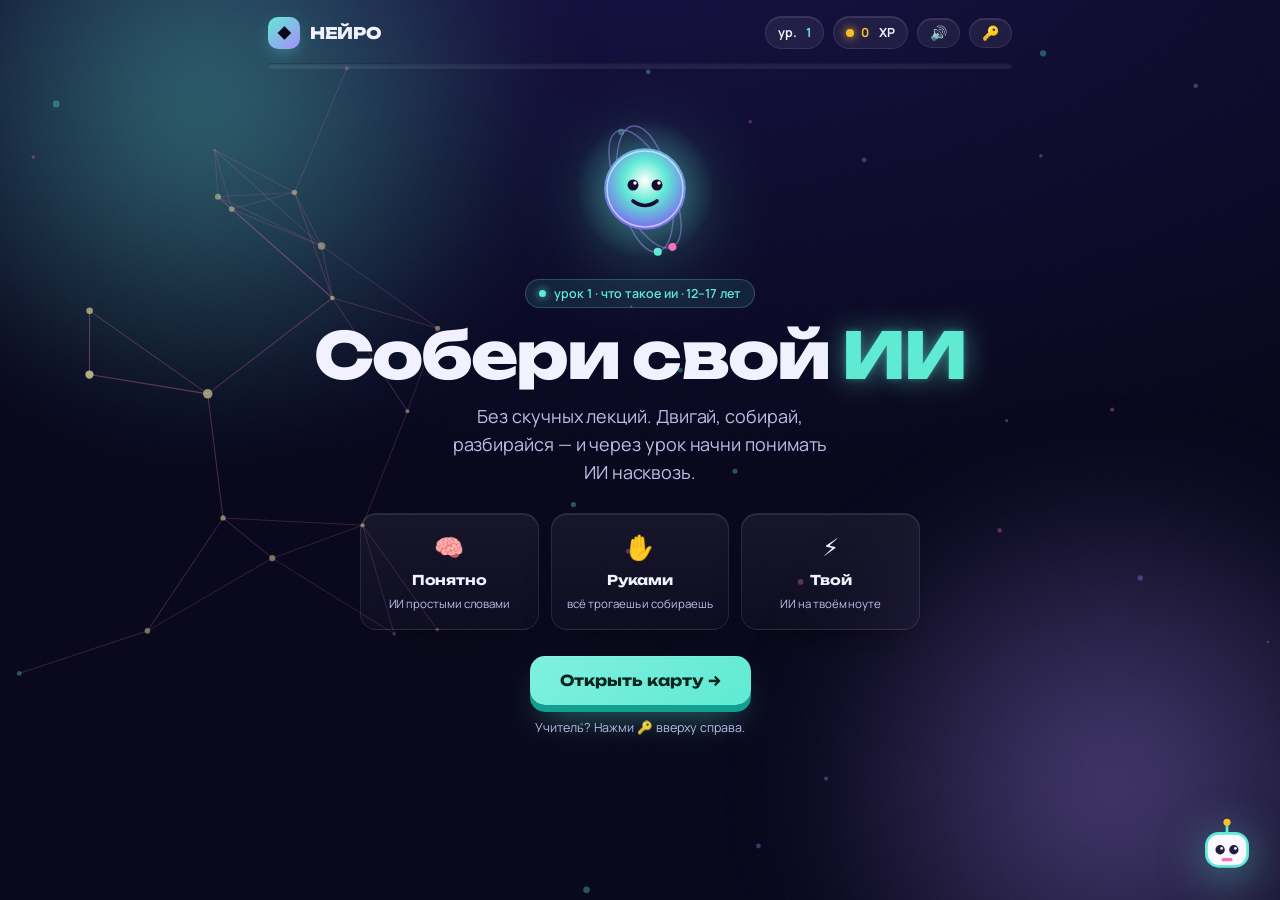
==== index.html @ 4b537a9e "НЕЙРО · Урок 1: интерактивный урок про ИИ 7 миссий, 24 задания, слайды-теория, живые демо, режим учи" ====
<!DOCTYPE html>
<html lang="ru">
<head>
<meta charset="UTF-8" />
<meta name="viewport" content="width=device-width, initial-scale=1.0, maximum-scale=1.0" />
<meta http-equiv="Cache-Control" content="no-store" />
<title>НЕЙРО · Урок 1 — Что такое ИИ</title>
<link rel="stylesheet" href="styles.css?v=7" />
</head>
<body>

<canvas id="bgnet"></canvas>

<div class="app">

  <!-- HUD -->
  <div class="hud">
    <div class="brand" onclick="go('hero')">
      <span class="m">◆</span><span>НЕЙРО</span>
    </div>
    <div class="hud-sp"></div>
    <div class="lvl-pill">ур.&nbsp;<b id="lvl">1</b></div>
    <div class="xp-pill"><span class="d"></span><b id="xp">0</b>&nbsp;XP</div>
    <button class="tbtn" id="muteBtn" onclick="toggleSound()" title="Звук вкл/выкл">🔊</button>
    <button class="tbtn" id="teachBtn" onclick="openTeacher()" title="Вход для учителя">🔑</button>
  </div>
  <div class="xpbar" id="xpbar"><i></i></div>

  <!-- step dots (only during a mission) -->
  <div class="stepbar hidden" id="stepbar"></div>

  <div class="stage">

    <!-- ============ HERO ============ -->
    <section class="screen show" data-screen="hero">
      <div class="hero">
        <div class="core">
          <svg viewBox="0 0 160 160" width="160" height="160">
            <defs>
              <radialGradient id="hg" cx="50%" cy="40%" r="62%">
                <stop offset="0%" stop-color="#ffffff"/><stop offset="42%" stop-color="#5eead4"/>
                <stop offset="100%" stop-color="#7c5cf0"/>
              </radialGradient>
              <radialGradient id="halo" cx="50%" cy="50%" r="50%">
                <stop offset="0%" stop-color="rgba(94,234,212,.45)"/><stop offset="100%" stop-color="rgba(94,234,212,0)"/>
              </radialGradient>
            </defs>
            <circle cx="80" cy="80" r="70" fill="url(#halo)"/>
            <!-- orbit rings -->
            <g fill="none" stroke="rgba(167,139,250,.5)" stroke-width="1.4">
              <g><ellipse cx="80" cy="80" rx="64" ry="26"/>
                <circle cx="144" cy="80" r="4" fill="#f472b6" stroke="none"/>
                <animateTransform attributeName="transform" type="rotate" from="0 80 80" to="360 80 80" dur="9s" repeatCount="indefinite"/></g>
              <g><ellipse cx="80" cy="80" rx="26" ry="64"/>
                <circle cx="80" cy="16" r="4" fill="#5eead4" stroke="none"/>
                <animateTransform attributeName="transform" type="rotate" from="120 80 80" to="480 80 80" dur="12s" repeatCount="indefinite"/></g>
            </g>
            <!-- nucleus -->
            <circle cx="80" cy="80" r="38" fill="url(#hg)">
              <animate attributeName="r" values="38;41;38" dur="3.4s" repeatCount="indefinite"/>
            </circle>
            <circle cx="80" cy="80" r="38" fill="none" stroke="rgba(255,255,255,.55)" stroke-width="1.5"/>
            <!-- friendly face -->
            <g fill="#160a30">
              <circle cx="68" cy="76" r="5.5"/><circle cx="92" cy="76" r="5.5"/>
              <circle cx="70" cy="74" r="1.7" fill="#fff"/><circle cx="94" cy="74" r="1.7" fill="#fff"/>
              <path d="M68 92 q12 9 24 0" stroke="#160a30" stroke-width="3.6" fill="none" stroke-linecap="round"/>
            </g>
          </svg>
        </div>
        <div class="eyebrow">урок 1 · что такое ии · 12–17 лет</div>
        <h1 id="hero-title">Собери свой <span class="grad">ИИ</span></h1>
        <p class="lede" id="hero-lede"></p>
        <div class="facts">
          <div class="fact"><div class="ic">🧠</div><b>Понятно</b><span>ИИ простыми словами</span></div>
          <div class="fact"><div class="ic">✋</div><b>Руками</b><span>всё трогаешь и собираешь</span></div>
          <div class="fact"><div class="ic">⚡</div><b>Твой</b><span>ИИ на твоём ноуте</span></div>
        </div>
        <div class="actions"><button class="btn" onclick="startCourse()">Открыть карту →</button></div>
        <div class="hint">Учитель? Нажми 🔑 вверху справа.</div>
      </div>
    </section>

    <!-- ============ MAP ============ -->
    <section class="screen" data-screen="map">
      <div class="map">
        <h2 id="map-title">Урок 1. Что такое ИИ</h2>
        <p class="sub" id="map-sub"></p>
        <div class="path" id="path"></div>
        <div class="actions" id="finishBar" style="margin-top:24px;display:none">
          <button class="btn pink" onclick="showResult()">Финал и бейдж →</button>
        </div>
        <div class="actions" style="margin-top:14px">
          <button class="btn ghost" onclick="restart()">Сбросить прогресс</button>
        </div>
      </div>
    </section>

    <!-- ============ INTRO (слайды-теория) ============ -->
    <section class="screen" data-screen="intro">
      <div class="slide">
        <div class="teach-note" id="intro-teach" style="display:none"></div>
        <div class="intro-dots" id="intro-dots"></div>
        <div class="intro-viz" id="intro-viz"></div>
        <div class="eyebrow" id="intro-eyebrow"></div>
        <h2 class="slide-title" id="intro-title"></h2>
        <p class="slide-body" id="intro-body"></p>
        <div class="intro-points" id="intro-points"></div>
        <div class="actions">
          <button class="btn ghost" id="intro-back" onclick="introBack()">← К карте</button>
          <button class="btn" id="intro-next" onclick="introNext()">Дальше →</button>
        </div>
      </div>
    </section>

    <!-- ============ TASK (универсальный) ============ -->
    <section class="screen" data-screen="task">
      <div class="q-head">
        <span class="q-step" id="q-step"></span>
        <h2 id="q-title"></h2>
        <p id="q-prompt"></p>
      </div>
      <div class="teach-note" id="task-teach" style="display:none"></div>
      <div class="task-lead" id="task-lead" style="display:none"></div>
      <div id="taskbody"></div>
      <div class="banner" id="task-banner"></div>
      <div class="task-recap" id="task-recap" style="display:none"></div>
      <div class="actions" id="task-actions"></div>
      <div class="hint" id="task-hint"></div>
      <div class="actions" style="margin-top:18px">
        <button class="btn ghost" onclick="buildMap()" style="font-size:13px;padding:10px 18px">← К карте</button>
      </div>
    </section>

    <!-- ============ RESULT ============ -->
    <section class="screen" data-screen="result">
      <div class="result">
        <div class="ring-wrap">
          <svg viewBox="0 0 200 200" width="200" height="200">
            <circle cx="100" cy="100" r="86" fill="none" stroke="rgba(255,255,255,.1)" stroke-width="16"/>
            <circle id="ring" cx="100" cy="100" r="86" fill="none" stroke="url(#rg)" stroke-width="16"
              stroke-linecap="round" transform="rotate(-90 100 100)" stroke-dasharray="540" stroke-dashoffset="540"/>
            <defs><linearGradient id="rg" x1="0" y1="0" x2="1" y2="1">
              <stop offset="0%" stop-color="#5eead4"/><stop offset="100%" stop-color="#f472b6"/></linearGradient></defs>
          </svg>
          <div class="ring-num"><b id="pct">0%</b><span>урок пройден</span></div>
        </div>
        <div class="stars" id="stars">☆☆☆</div>
        <h2 id="res-title">Урок пройден!</h2>
        <p class="sub" id="res-sub"></p>
        <div class="badge-won">
          <div class="bic" id="res-badge-ic">🔬</div>
          <div class="bname" id="res-badge-name"></div>
          <div class="bxp" id="res-xp"></div>
        </div>
        <div class="actions">
          <button class="btn" onclick="buildMap()">К карте курса →</button>
          <button class="btn ghost" onclick="restart()">Пройти заново</button>
        </div>
      </div>
    </section>

  </div>
</div>

<!-- mascot -->
<div class="mascot-say" id="mascotSay"></div>
<svg class="mascot-fab" id="mascotFab" viewBox="0 0 48 48" onclick="mascot('Я — Нейро, твой помощник. Жми по заданиям и собирай XP! ✦',4000)">
  <rect x="9" y="14" width="30" height="24" rx="9" fill="#fbf7ff" stroke="#5eead4" stroke-width="2"/>
  <circle cx="19" cy="26" r="3.4" fill="#241a40"/><circle cx="29" cy="26" r="3.4" fill="#241a40"/>
  <circle cx="20.1" cy="25" r="1" fill="#fff"/><circle cx="30.1" cy="25" r="1" fill="#fff"/>
  <rect x="20" y="32" width="8" height="2.4" rx="1.2" fill="#f472b6"/>
  <line x1="24" y1="14" x2="24" y2="7" stroke="#5eead4" stroke-width="2"/>
  <circle cx="24" cy="6" r="2.6" fill="#fbbf24"/>
</svg>

<!-- teacher overlay -->
<div class="tov" id="tov">
  <div class="tov-card tov-lock" id="tovLock" style="position:relative">
    <button class="tov-close" onclick="closeTeacher()">×</button>
    <div class="lic">🔑</div>
    <h2>Вход для учителя</h2>
    <div class="tov-sub">Методичка: что рассказывать на каждом задании, тайминг и ключи ответов.</div>
    <input type="password" id="tovPass" placeholder="Пароль" onkeydown="if(event.key==='Enter')tryTeacher()" />
    <div class="tov-err" id="tovErr"></div>
    <button class="btn" onclick="tryTeacher()">Войти</button>
  </div>
  <div class="tov-card" id="tovPanel" style="position:relative;display:none"></div>
</div>

<div class="toast" id="toast"></div>

<script src="data.js?v=5"></script>
<script src="illustrations.js?v=4"></script>
<script src="demos.js?v=4"></script>
<script src="sound.js?v=2"></script>
<script src="app.js?v=7"></script>
</body>
</html>
---- styles.css ----
/* ============================================================
   НЕЙРО · Нейро-Лаб v2 — голографическая консоль
   Тёмная сцена, аврора, рёберная подсветка, неон по делу.
   ============================================================ */
@import url('https://fonts.googleapis.com/css2?family=Unbounded:wght@500;600;700;800&family=Manrope:wght@400;500;600;700;800&family=JetBrains+Mono:wght@400;500;700&display=swap');

:root{
  --bg0:#06051a; --bg1:#0c0a2e;
  --aqua:#5eead4; --aqua-deep:#0f9e90;
  --violet:#a78bfa; --violet-deep:#6d4ff0;
  --pink:#f472b6; --pink-deep:#d6418f;
  --gold:#fbbf24;
  --ink:#1a1430; --surface:#fbf7ff;
  --on:#f2f1ff; --on-soft:#bcbbe6; --on-dim:#8584c0;
  --good:#34d399; --good-deep:#0f9d6e; --bad:#fb7185;
  /* поверхности с рёберной подсветкой */
  --s-bg:linear-gradient(180deg,rgba(255,255,255,.055),rgba(255,255,255,.02));
  --s-bd:rgba(255,255,255,.09);
  --s-hi:inset 0 1px 0 rgba(255,255,255,.10);
  --s-sh:0 18px 40px -22px rgba(0,0,0,.75);
  --grain:url("data:image/svg+xml,%3Csvg xmlns='http://www.w3.org/2000/svg' width='160' height='160'%3E%3Cfilter id='n'%3E%3CfeTurbulence type='fractalNoise' baseFrequency='0.85' numOctaves='2' stitchTiles='stitch'/%3E%3C/filter%3E%3Crect width='100%25' height='100%25' filter='url(%23n)'/%3E%3C/svg%3E");
  --r:16px;
}
*{box-sizing:border-box;margin:0;padding:0}
html,body{height:100%}
body{
  font-family:'Manrope',system-ui,sans-serif;color:var(--on);
  background:
    radial-gradient(120% 80% at 50% -10%, #170f44 0%, var(--bg1) 38%, var(--bg0) 78%);
  background-attachment:fixed;min-height:100%;overflow-x:hidden;-webkit-font-smoothing:antialiased;
  letter-spacing:-.005em;
}
h1,h2,h3{font-family:'Unbounded',sans-serif;letter-spacing:-.03em;line-height:1.05;text-wrap:balance}
.mono{font-family:'JetBrains Mono',monospace}
/* «ИИ» — сплошной неон со свечением, без gradient-clip */
.grad{color:var(--aqua);text-shadow:0 0 28px rgba(94,234,212,.5),0 0 6px rgba(94,234,212,.35)}

/* аврора — две статичные подсветки, лёгкое «дыхание» через opacity (дёшево для GPU) */
body::before,body::after{content:'';position:fixed;z-index:0;border-radius:50%;filter:blur(52px);pointer-events:none;will-change:opacity}
body::before{width:56vw;height:56vw;top:-20vw;left:-12vw;background:radial-gradient(circle,rgba(94,234,212,.42),transparent 66%);animation:aurb 14s ease-in-out infinite alternate}
body::after{width:54vw;height:54vw;bottom:-18vw;right:-14vw;background:radial-gradient(circle,rgba(167,139,250,.4),transparent 66%);animation:aurb 18s ease-in-out infinite alternate}
@keyframes aurb{from{opacity:.38}to{opacity:.62}}

#bgnet{position:fixed;inset:0;z-index:1;pointer-events:none;opacity:.85}

.app{position:relative;z-index:3;max-width:800px;margin:0 auto;min-height:100%;display:flex;flex-direction:column;
  padding:16px clamp(14px,4vw,28px) 48px}
/* плёночное зерно поверх всего, очень мягко */
.app::before{content:'';position:fixed;inset:0;z-index:40;pointer-events:none;background-image:var(--grain);background-size:160px;opacity:.04;mix-blend-mode:overlay}

/* ---------------- HUD ---------------- */
.hud{display:flex;align-items:center;gap:9px;margin-bottom:14px}
.brand{display:flex;align-items:center;gap:10px;font-family:'Unbounded',sans-serif;font-weight:800;font-size:16px;cursor:pointer;letter-spacing:-.02em}
.brand .m{width:32px;height:32px;border-radius:10px;background:linear-gradient(140deg,var(--aqua),var(--violet));
  display:grid;place-items:center;color:var(--bg0);font-size:16px;flex:0 0 auto;box-shadow:0 6px 18px -6px rgba(94,234,212,.6),var(--s-hi)}
.hud-sp{flex:1}
.lvl-pill,.xp-pill,.tbtn{display:flex;align-items:center;gap:7px;background:rgba(255,255,255,.06);border:1px solid var(--s-bd);
  padding:7px 12px;border-radius:99px;font-weight:700;font-size:12.5px;box-shadow:var(--s-hi)}
.xp-pill .d{width:8px;height:8px;border-radius:50%;background:var(--gold);box-shadow:0 0 10px var(--gold)}
.xp-pill b{color:var(--gold)} .lvl-pill b{color:var(--aqua)}
.tbtn{cursor:pointer;color:var(--on);font-family:inherit;font-size:14px;transition:.15s;line-height:1}
.tbtn:hover{background:rgba(255,255,255,.13);transform:translateY(-1px)}

/* xp progress */
.xpbar{height:6px;border-radius:99px;background:rgba(255,255,255,.07);margin-bottom:18px;overflow:hidden;box-shadow:inset 0 1px 2px rgba(0,0,0,.4)}
.xpbar i{display:block;height:100%;width:0;border-radius:99px;background:linear-gradient(90deg,var(--aqua),var(--violet),var(--pink));
  box-shadow:0 0 14px rgba(167,139,250,.6);transition:width .7s cubic-bezier(.2,.8,.2,1)}

/* step dots */
.stepbar{display:flex;gap:6px;height:6px;margin-bottom:24px}
.stepbar i{flex:1;border-radius:99px;background:rgba(255,255,255,.09);transition:.45s}
.stepbar i.done{background:linear-gradient(90deg,var(--aqua),var(--pink))}
.stepbar i.active{background:rgba(255,255,255,.4);box-shadow:0 0 10px rgba(255,255,255,.3)}
.stepbar.hidden{display:none}

/* ---------------- screens + motion ---------------- */
.stage{flex:1;position:relative}
.screen{display:none}
.screen.show{display:block;animation:rise .5s cubic-bezier(.16,.84,.28,1)}
@keyframes rise{from{opacity:0;transform:translateY(20px)}to{opacity:1;transform:none}}
.eyebrow{display:inline-flex;align-items:center;gap:8px;font-weight:600;font-size:12.5px;color:var(--aqua);
  background:rgba(94,234,212,.1);border:1px solid rgba(94,234,212,.24);padding:5px 13px;border-radius:99px}
.eyebrow::before{content:'';width:7px;height:7px;border-radius:50%;background:var(--aqua);box-shadow:0 0 8px var(--aqua)}

/* ---------------- hero ---------------- */
.hero{text-align:center;padding-top:18px}
.hero .core{width:150px;height:150px;margin:4px auto 20px;filter:drop-shadow(0 12px 40px rgba(94,234,212,.45))}
.hero h1{font-size:clamp(38px,8.5vw,64px);font-weight:800;margin:14px 0 14px}
.hero .lede{color:var(--on-soft);font-size:clamp(15px,3.6vw,18px);max-width:36ch;margin:0 auto 26px;line-height:1.55}
.facts{display:grid;grid-template-columns:repeat(3,1fr);gap:12px;margin:0 auto 26px;max-width:560px}
.fact{background:var(--s-bg);border:1px solid var(--s-bd);border-radius:16px;padding:16px 12px;box-shadow:var(--s-hi),var(--s-sh);transition:.2s}
.fact:hover{transform:translateY(-3px);border-color:rgba(94,234,212,.3)}
.fact .ic{font-size:24px}
.fact b{display:block;font-family:'Unbounded',sans-serif;margin:9px 0 3px;font-size:13.5px;font-weight:700}
.fact span{font-size:11.5px;color:var(--on-soft);line-height:1.4}
/* hero entrance stagger */
.hero>*{animation:rise .6s cubic-bezier(.16,.84,.28,1) backwards}
.hero .core{animation-delay:.02s}.hero .eyebrow{animation-delay:.08s}.hero h1{animation-delay:.14s}
.hero .lede{animation-delay:.2s}.hero .facts{animation-delay:.26s}.hero .actions{animation-delay:.32s}.hero .hint{animation-delay:.38s}

/* ---------------- mission map (квест) ---------------- */
.map h2{font-size:clamp(26px,6.5vw,38px);font-weight:800;text-align:center;margin-bottom:8px}
.map .sub{text-align:center;color:var(--on-soft);font-size:14.5px;margin-bottom:28px}
.path{position:relative;padding-left:42px}
.path::before{content:'';position:absolute;left:18px;top:12px;bottom:38px;width:3px;border-radius:9px;
  background:linear-gradient(var(--aqua),var(--violet),var(--pink),rgba(255,255,255,.1))}
.node{position:relative;margin-bottom:14px;cursor:pointer;animation:rise .5s cubic-bezier(.16,.84,.28,1) backwards}
.node:nth-child(1){animation-delay:.04s}.node:nth-child(2){animation-delay:.1s}.node:nth-child(3){animation-delay:.16s}
.node:nth-child(4){animation-delay:.22s}.node:nth-child(5){animation-delay:.28s}.node:nth-child(6){animation-delay:.34s}
.node .pin{position:absolute;left:-42px;top:16px;width:38px;height:38px;border-radius:12px;display:grid;place-items:center;
  font-family:'Unbounded',sans-serif;font-weight:800;font-size:15px;border:3px solid var(--bg0);z-index:2;transition:.2s;box-shadow:var(--s-hi)}
.node.done .pin{background:linear-gradient(140deg,var(--aqua),var(--good));color:#06231c}
.node.active .pin{background:linear-gradient(140deg,var(--gold),#f59e0b);color:#3a2a00;animation:pinpulse 2.2s ease-in-out infinite}
.node.lock .pin{background:#241b48;color:#6f63a8}
@keyframes pinpulse{0%,100%{box-shadow:0 0 0 0 rgba(251,191,36,.4),var(--s-hi)}50%{box-shadow:0 0 0 8px rgba(251,191,36,0),var(--s-hi)}}
.node .body{background:var(--s-bg);border:1px solid var(--s-bd);border-radius:16px;padding:14px 17px;display:flex;align-items:center;gap:14px;
  box-shadow:var(--s-hi),var(--s-sh);transition:.2s}
.node:not(.lock):hover .body{transform:translateX(4px);border-color:rgba(167,139,250,.4)}
.node.active .body{border-color:rgba(251,191,36,.4);background:linear-gradient(180deg,rgba(251,191,36,.1),rgba(255,255,255,.02))}
.node.lock{cursor:not-allowed}.node.lock .body{opacity:.55}
.node .mi{font-size:24px;flex:0 0 auto}
.node .ttl{font-family:'Unbounded',sans-serif;font-weight:700;font-size:15px}
.node .meta{font-size:12px;color:var(--on-soft);margin-top:2px;line-height:1.4}
.node .tag{margin-left:auto;font-size:11px;font-weight:700;padding:4px 11px;border-radius:99px;white-space:nowrap}
.node.done .tag{background:rgba(52,211,153,.18);color:#9af0cd}
.node.active .tag{background:linear-gradient(135deg,var(--gold),#f59e0b);color:#3a2a00}
.node.lock .tag{background:rgba(255,255,255,.06);color:var(--on-soft)}

/* ---------------- intro slides (теория) ---------------- */
.slide{text-align:center;max-width:560px;margin:0 auto;padding-top:8px}
.slide>*{animation:rise .5s cubic-bezier(.16,.84,.28,1) backwards}
.intro-dots{display:flex;gap:7px;justify-content:center;margin-bottom:18px}
.intro-dots i{width:8px;height:8px;border-radius:50%;background:rgba(255,255,255,.16);transition:.3s}
.intro-dots i.on{width:24px;border-radius:99px;background:linear-gradient(90deg,var(--aqua),var(--violet))}
.intro-viz{background:var(--s-bg);border:1px solid var(--s-bd);border-radius:20px;padding:14px;margin-bottom:18px;
  box-shadow:var(--s-hi),var(--s-sh)}
.intro-viz .illo-svg{width:100%;height:auto;max-height:200px;display:block}
.slide .eyebrow{animation-delay:.04s;margin-bottom:12px}
.slide-title{font-size:clamp(24px,5.6vw,34px);font-weight:800;margin-bottom:12px;animation-delay:.1s}
.slide-body{color:var(--on-soft);font-size:clamp(15px,3.4vw,17px);line-height:1.6;max-width:48ch;margin:0 auto;animation-delay:.16s}
.intro-points{display:flex;flex-direction:column;gap:9px;margin:18px auto 0;max-width:400px;text-align:left;animation-delay:.22s}
.intro-point{display:flex;align-items:flex-start;gap:11px;background:var(--s-bg);border:1px solid var(--s-bd);border-radius:13px;
  padding:11px 14px;font-size:14px;font-weight:500;box-shadow:var(--s-hi)}
.intro-point .ip-dot{flex:0 0 auto;width:9px;height:9px;border-radius:50%;margin-top:5px;background:var(--aqua);box-shadow:0 0 8px var(--aqua)}
.slide .actions{animation-delay:.3s}

/* ---------------- интерактивные демо в слайдах ---------------- */
.intro-viz.is-demo{padding:16px}
.demo-canvas{width:100%;display:block;border-radius:14px;background:rgba(0,0,0,.18);cursor:pointer}
.demo-hint{font-size:12.5px;color:var(--on-soft);text-align:center;margin-top:10px;line-height:1.4}
.demo-hint b{color:var(--aqua);font-weight:600}
/* tokenizer */
.demo-input{width:100%;padding:12px 15px;border-radius:12px;border:1px solid var(--s-bd);background:rgba(255,255,255,.05);
  color:var(--on);font-size:16px;font-family:inherit;text-align:center}
.demo-input:focus{outline:none;border-color:var(--aqua);box-shadow:0 0 0 3px rgba(94,234,212,.18)}
.tok-chips{display:flex;flex-wrap:wrap;justify-content:center;gap:6px;min-height:44px;margin-top:14px}
.tok-chip{font-family:'JetBrains Mono',monospace;font-size:15px;background:rgba(94,234,212,.14);border:1px solid rgba(94,234,212,.42);
  border-radius:9px;padding:6px 9px;color:#d8fff7}
.tok-chip.sp{background:rgba(167,139,250,.16);border-color:rgba(167,139,250,.42);color:#d9d0ff}
/* predictor */
.demo-pred{text-align:center}
.pred-sentence{font-size:19px;font-weight:600;line-height:1.5;min-height:30px;margin-bottom:16px}
.pred-sentence .pw{color:#fff}
.pred-sentence .cursor{color:var(--aqua);animation:blink 1s steps(1) infinite}
.pred-done{color:var(--good);font-family:'Unbounded',sans-serif;font-size:14px}
.pred-sug{display:grid;grid-template-columns:1fr 1fr;gap:9px}
.pred-opt{position:relative;overflow:hidden;display:flex;align-items:center;justify-content:space-between;gap:8px;
  background:var(--s-bg);border:1px solid var(--s-bd);border-radius:12px;padding:12px 14px;cursor:pointer;
  font-weight:600;font-size:15px;color:var(--on);transition:.15s;box-shadow:var(--s-hi)}
.pred-opt:hover{border-color:var(--aqua);transform:translateY(-2px)}
.pred-opt .pw-l{position:relative;z-index:2}
.pred-opt .pred-pct{position:relative;z-index:2;font-family:'JetBrains Mono',monospace;font-size:12px;color:var(--aqua)}
.pred-opt .pred-bar{position:absolute;left:0;top:0;bottom:0;background:rgba(94,234,212,.16);z-index:1;transition:width .3s}
.pred-reset{margin-top:12px;background:rgba(255,255,255,.05);border:1px solid var(--s-bd);color:var(--on-soft);
  border-radius:10px;padding:8px 16px;cursor:pointer;font-family:inherit;font-size:13px}
.pred-reset:hover{background:rgba(255,255,255,.1)}
.pred-fin{color:var(--aqua);font-size:14px;font-weight:500;padding:14px;line-height:1.45}
/* local vs cloud */
.lvc-toggle{display:inline-flex;gap:4px;background:rgba(0,0,0,.2);border:1px solid var(--s-bd);border-radius:99px;padding:4px;margin-bottom:18px}
.lvc-opt{border:none;background:transparent;color:var(--on-soft);font-family:inherit;font-weight:600;font-size:13.5px;
  padding:8px 16px;border-radius:99px;cursor:pointer;transition:.18s}
.lvc-opt.active{background:linear-gradient(140deg,var(--aqua),var(--violet));color:var(--bg0)}
.lvc-scene{display:flex;align-items:center;justify-content:space-between;gap:8px;margin-bottom:16px}
.lvc-node{display:flex;flex-direction:column;align-items:center;gap:4px;font-size:38px;flex:0 0 auto;transition:.25s}
.lvc-node small{font-size:11px;color:var(--on-soft);font-weight:600}
.lvc-track{flex:1;position:relative;height:4px;border-radius:99px;background:rgba(255,255,255,.1);margin:0 6px;overflow:hidden}
.lvc-track .pkt{position:absolute;top:50%;width:9px;height:9px;border-radius:50%;background:var(--aqua);transform:translateY(-50%);
  box-shadow:0 0 8px var(--aqua)}
.lvc-scene[data-mode="cloud"][data-net="on"] .pkt{animation:pktgo 1.6s linear infinite}
.lvc-scene[data-mode="cloud"][data-net="on"] .pkt:nth-child(2){animation-delay:.53s}
.lvc-scene[data-mode="cloud"][data-net="on"] .pkt:nth-child(3){animation-delay:1.06s}
@keyframes pktgo{from{left:-4%}to{left:104%}}
.lvc-scene[data-mode="local"] .lvc-cloud{opacity:.3;filter:grayscale(1)}
.lvc-scene[data-mode="local"] .lvc-track{opacity:.25}
.lvc-scene[data-mode="local"] .pkt{display:none}
.lvc-scene[data-mode="local"] .lvc-device{transform:scale(1.14)}
.lvc-scene[data-net="off"] .lvc-cloud{opacity:.25;filter:grayscale(1)}
.lvc-scene[data-mode="cloud"][data-net="off"] .lvc-track{opacity:.2}
.lvc-status{font-size:13.5px;font-weight:600;border-radius:12px;padding:11px 14px;line-height:1.4}
.lvc-status.cloud{background:rgba(167,139,250,.12);border:1px solid rgba(167,139,250,.3);color:#d9d0ff}
.lvc-status.local{background:rgba(52,211,153,.12);border:1px solid rgba(52,211,153,.34);color:#bdf5dd}
.lvc-wifi{margin-top:12px;background:rgba(255,255,255,.05);border:1px solid var(--s-bd);color:var(--on);
  border-radius:11px;padding:10px 18px;cursor:pointer;font-family:inherit;font-weight:600;font-size:13.5px}
.lvc-wifi:hover{background:rgba(255,255,255,.1)}

/* ---------------- пульты (train / morph / generate) ---------------- */
.panel{background:var(--s-bg);border:1px solid var(--s-bd);border-radius:18px;padding:16px;box-shadow:var(--s-hi),var(--s-sh)}
.panel-canvas{width:100%;display:block;border-radius:12px;background:rgba(0,0,0,.2);margin-bottom:14px}
.gauge{margin-bottom:16px}
.gauge-track{position:relative;height:12px;border-radius:99px;background:rgba(255,255,255,.08);overflow:hidden}
.gauge-fill{display:block;height:100%;width:0;border-radius:99px;transition:width .15s,background .25s}
.gauge-mark{position:absolute;top:0;bottom:0;width:3px;background:#34d399;border-radius:2px;box-shadow:0 0 8px #34d399;z-index:2}
.gauge-cap{display:flex;justify-content:space-between;align-items:center;margin-top:8px;font-size:13px;color:var(--on-soft)}
.gauge-cap b{font-family:'Unbounded',sans-serif;font-size:18px;transition:color .2s}
.sliders{display:flex;flex-direction:column;gap:13px}
.slider-row{display:grid;grid-template-columns:128px 1fr 38px;align-items:center;gap:12px}
.slider-row .sl-label{font-size:13.5px;font-weight:600}
.slider-row input[type=range]{accent-color:var(--aqua);height:6px;width:100%}
.slider-row .sl-val{font-family:'JetBrains Mono',monospace;font-size:13px;color:var(--aqua);text-align:right}
@media(max-width:430px){.slider-row{grid-template-columns:92px 1fr 30px;gap:8px}.slider-row .sl-label{font-size:12px}}
/* generate */
.gen-prompt{text-align:center;font-weight:600;font-size:15px;margin-bottom:12px}
.gen-out{min-height:66px;display:flex;align-items:center;justify-content:center;text-align:center;border-radius:14px;padding:16px;
  background:rgba(255,255,255,.04);border:1px solid var(--s-bd);margin-bottom:16px;transition:.2s}
.gen-placeholder{color:var(--on-dim);font-size:13px}
.gen-text{font-family:'Unbounded',sans-serif;font-weight:700;font-size:20px;line-height:1.2}
.gen-out.boring{border-color:rgba(148,160,192,.4)}.gen-out.boring .gen-text{color:#aab2cc}
.gen-out.good{border-color:rgba(52,211,153,.5);background:rgba(52,211,153,.08)}.gen-out.good .gen-text{color:#7ef0c4}
.gen-out.chaos{border-color:rgba(251,113,133,.5);background:rgba(251,113,133,.08)}.gen-out.chaos .gen-text{color:#ffb0bd;transform:rotate(-1.5deg)}
.gen-zones{background:linear-gradient(90deg,#566081 0 28%,#1f8f68 28% 72%,#b34a5c 72% 100%);overflow:visible}
.gauge-knob{position:absolute;top:50%;width:16px;height:16px;border-radius:50%;background:#fff;transform:translate(-50%,-50%);box-shadow:0 2px 8px rgba(0,0,0,.55);transition:left .1s;z-index:3}
.gen-btn{margin-top:2px;width:100%;font-family:'Unbounded',sans-serif;font-weight:700;font-size:15px;border:none;cursor:pointer;
  padding:14px;border-radius:13px;color:#1a1040;background:linear-gradient(140deg,#c4b5fd,var(--violet));box-shadow:var(--s-hi);transition:transform .08s,filter .15s}
.gen-btn:hover{filter:brightness(1.06)}.gen-btn:active{transform:translateY(2px)}
/* вводная + разбор */
.task-lead{gap:11px;align-items:flex-start;background:rgba(94,234,212,.08);border:1px solid rgba(94,234,212,.25);
  border-radius:14px;padding:13px 15px;margin-bottom:16px;font-size:14px;line-height:1.5;color:var(--on-soft)}
.task-lead{display:flex}
.task-lead .tl-ic{flex:0 0 auto;font-size:16px}
.task-recap{background:rgba(167,139,250,.1);border:1px solid rgba(167,139,250,.3);border-radius:14px;padding:14px 16px;margin-top:14px;animation:rise .35s}
.task-recap .tr-head{font-family:'Unbounded',sans-serif;font-weight:700;font-size:14px;color:var(--violet);margin-bottom:6px}
.task-recap p{font-size:13.5px;color:var(--on-soft);line-height:1.55}

/* ---------------- task shell ---------------- */
.q-head{margin-bottom:20px}
.q-head .q-step{display:inline-flex;align-items:center;gap:7px;font-weight:600;font-size:12px;color:var(--violet);
  background:rgba(167,139,250,.13);border:1px solid rgba(167,139,250,.3);padding:5px 12px;border-radius:99px;margin-bottom:13px}
.q-head .q-step::before{content:'';width:6px;height:6px;border-radius:50%;background:var(--violet);box-shadow:0 0 7px var(--violet)}
.q-head h2{font-size:clamp(22px,5.4vw,30px);font-weight:700;margin-bottom:8px}
.q-head p{color:var(--on-soft);font-size:14.5px;line-height:1.5;max-width:54ch}

/* draggable card */
.tray{display:flex;flex-wrap:wrap;gap:10px;justify-content:center;min-height:54px;margin-bottom:16px;padding:6px}
.drag-card{background:var(--surface);color:var(--ink);font-weight:600;font-size:13.5px;line-height:1.25;border-radius:13px;
  padding:12px 14px;box-shadow:0 10px 22px -10px rgba(4,2,20,.7);cursor:grab;touch-action:none;user-select:none;
  border:1px solid rgba(0,0,0,.05);transition:transform .14s,box-shadow .14s;will-change:transform;
  display:flex;align-items:center;gap:9px;min-height:46px}
.drag-card .emo{font-size:18px}
.drag-card:active{cursor:grabbing}
.drag-card.dragging{box-shadow:0 28px 50px -12px rgba(4,2,20,.8);transform:scale(1.07) rotate(-1.5deg);cursor:grabbing}
.drag-card.correct{outline:2.5px solid var(--good);box-shadow:0 0 0 5px rgba(52,211,153,.22)}
.drag-card.wrong{outline:2.5px solid var(--bad);box-shadow:0 0 0 5px rgba(251,113,133,.2)}

/* bins (sort) */
.bins{display:grid;grid-template-columns:1fr 1fr;gap:14px}
.bin{min-height:154px;border-radius:18px;padding:12px 10px 14px;border:1.5px dashed var(--s-bd);background:rgba(255,255,255,.025);
  transition:.18s;display:flex;flex-direction:column;gap:9px}
.bin .bin-label{text-align:center;font-family:'Unbounded',sans-serif;font-weight:700;font-size:14px;padding-bottom:4px}
.bin.hover{border-color:var(--aqua);border-style:solid;background:rgba(94,234,212,.1);transform:scale(1.015);box-shadow:0 0 24px -6px rgba(94,234,212,.4)}
.bin .slot-cards{display:flex;flex-direction:column;gap:9px;flex:1}

/* axis */
.axis-wrap{margin-bottom:8px}
.axis-track{position:relative;height:14px;border-radius:99px;margin:8px 6px 16px;
  background:linear-gradient(90deg,rgba(251,113,133,.55),rgba(255,255,255,.12),rgba(52,211,153,.55));box-shadow:var(--s-hi)}
.axis-track .lab{position:absolute;top:18px;font-family:'Unbounded',sans-serif;font-weight:700;font-size:13px}
.axis-track .lab.l{left:0;color:var(--bad)}.axis-track .lab.r{right:0;color:var(--good)}
.axis-zones{display:grid;grid-template-columns:1fr 1fr;gap:14px;margin-top:36px}
.axis-zone{min-height:122px;border-radius:16px;border:1.5px dashed var(--s-bd);padding:10px;display:flex;flex-direction:column;gap:8px;transition:.18s;background:rgba(255,255,255,.02)}
.axis-zone.myth.hover{border-color:var(--bad);border-style:solid;background:rgba(251,113,133,.1)}
.axis-zone.truth.hover{border-color:var(--good);border-style:solid;background:rgba(52,211,153,.1)}

/* hotspot */
.hot-wrap{display:flex;justify-content:center;margin-bottom:14px}
.phone{position:relative;width:248px;height:440px;border-radius:38px;background:#0a0726;border:3px solid rgba(255,255,255,.14);
  box-shadow:0 40px 80px -28px rgba(0,0,0,.85),inset 0 0 0 6px #050318,0 0 60px -20px rgba(167,139,250,.5);overflow:hidden}
.phone .notch{position:absolute;top:9px;left:50%;transform:translateX(-50%);width:84px;height:20px;border-radius:99px;background:#050318;z-index:5}
.phone .scene{position:absolute;inset:14px;border-radius:26px;background:linear-gradient(160deg,#2a1f63,#150d3e);overflow:hidden}
.spot{position:absolute;border-radius:13px;cursor:pointer;display:flex;align-items:center;justify-content:center;text-align:center;
  font-size:11px;font-weight:600;color:var(--on);background:rgba(255,255,255,.05);border:1px solid var(--s-bd);padding:4px;transition:.16s;box-shadow:var(--s-hi)}
.spot .si{font-size:21px;display:block}
.spot small{display:block;font-size:9.5px;color:var(--on-soft);margin-top:2px;line-height:1.15}
.spot:hover{background:rgba(255,255,255,.12);transform:scale(1.03)}
.spot.found{background:rgba(52,211,153,.22);border-color:var(--good);color:#d6ffe9;box-shadow:0 0 20px -4px rgba(52,211,153,.6)}
.spot.miss{background:rgba(251,113,133,.22);border-color:var(--bad);animation:shake .3s}
@keyframes shake{0%,100%{transform:translateX(0)}25%{transform:translateX(-4px)}75%{transform:translateX(4px)}}
.hot-count{text-align:center;font-family:'JetBrains Mono',monospace;font-size:12.5px;color:var(--aqua);margin-bottom:8px}

/* binary */
.bin-stack{position:relative;min-height:260px;margin-bottom:10px}
.swipe-card{background:var(--surface);color:var(--ink);border-radius:22px;padding:26px 24px;box-shadow:0 26px 60px -18px rgba(4,2,20,.7);
  display:flex;flex-direction:column;justify-content:center;min-height:240px;text-align:center;animation:rise .35s cubic-bezier(.16,.84,.28,1)}
.swipe-card .qt{font-size:18px;font-weight:600;line-height:1.45}
.swipe-card .qs{margin-top:14px;font-family:'JetBrains Mono',monospace;font-size:12px;color:#7a6fae}
.swipe-card .verdict{margin-top:16px;font-weight:600;font-size:14px;display:none;line-height:1.45}
.swipe-card.reveal .verdict{display:block}
.swipe-card.ok{outline:3px solid var(--good)}
.swipe-card.no{outline:3px solid var(--bad)}
.binary-meta{display:flex;align-items:center;justify-content:space-between;margin-bottom:10px;font-size:12.5px;color:var(--on-soft)}
.streak{font-family:'Unbounded',sans-serif;font-weight:800;color:var(--gold)}
.binary-btns{display:grid;grid-template-columns:1fr 1fr;gap:12px;margin-top:14px}
.bbtn{font-family:'Unbounded',sans-serif;font-weight:700;font-size:16px;border:none;cursor:pointer;padding:16px;border-radius:15px;color:var(--bg0);transition:transform .08s,filter .15s;box-shadow:var(--s-hi)}
.bbtn.left{background:linear-gradient(140deg,var(--violet),var(--violet-deep))}.bbtn.right{background:linear-gradient(140deg,var(--aqua),var(--aqua-deep))}
.bbtn:hover{filter:brightness(1.08)}.bbtn:active{transform:translateY(3px)}
.bbtn[disabled]{opacity:.4;pointer-events:none}

/* tokens */
.tok-line{display:flex;flex-wrap:wrap;justify-content:center;gap:0;margin:18px 0 14px;font-size:24px;font-weight:600}
.tok-ch{position:relative;padding:6px 1px}
.tok-gap{width:9px;cursor:pointer;position:relative}
.tok-gap::before{content:'';position:absolute;left:50%;top:7px;bottom:7px;width:2px;transform:translateX(-50%);background:transparent;border-radius:2px;transition:.15s}
.tok-gap:hover::before{background:rgba(94,234,212,.45)}
.tok-gap.cut::before{background:var(--aqua);box-shadow:0 0 10px var(--aqua)}
.tok-piece{display:inline-flex;background:rgba(94,234,212,.13);border:1px solid rgba(94,234,212,.4);border-radius:9px;padding:6px 9px;margin:3px;font-size:18px;font-family:'JetBrains Mono',monospace}
.tok-out{display:flex;flex-wrap:wrap;justify-content:center;min-height:40px;margin-bottom:8px}

/* nextword */
.nw-prefix{font-size:21px;text-align:center;margin:10px 0 18px;line-height:1.5}
.nw-prefix .cursor{color:var(--aqua);animation:blink 1s steps(1) infinite}
@keyframes blink{50%{opacity:0}}
.nw-opts{display:grid;grid-template-columns:1fr 1fr;gap:11px}
.nw-opt{position:relative;overflow:hidden;background:var(--s-bg);border:1px solid var(--s-bd);border-radius:14px;padding:15px;cursor:pointer;
  font-weight:600;font-size:15px;text-align:center;transition:.16s;box-shadow:var(--s-hi)}
.nw-opt:hover{border-color:var(--aqua);transform:translateY(-2px);background:rgba(94,234,212,.08)}
.nw-opt .bar{position:absolute;left:0;bottom:0;height:4px;width:0;background:var(--aqua);transition:width .85s cubic-bezier(.2,.8,.2,1)}
.nw-opt .pct{position:absolute;right:11px;top:11px;font-family:'JetBrains Mono',monospace;font-size:12px;color:var(--aqua);opacity:0;transition:.3s}
.nw-opt.revealed .pct{opacity:1}
.nw-opt.best{border-color:var(--good);background:rgba(52,211,153,.1)}.nw-opt.best .bar{background:var(--good)}
.nw-opt.picked{outline:2px solid var(--violet)}
.nw-round{text-align:center;font-family:'JetBrains Mono',monospace;font-size:12px;color:var(--on-soft);margin-bottom:6px}

/* feed */
.feed-stage{display:flex;align-items:center;gap:20px;flex-wrap:wrap;justify-content:center;margin-bottom:12px}
.feed-side{display:flex;flex-direction:column;gap:9px;align-items:center}
.feed-hint{font-size:12.5px;color:var(--on-soft)}
.feed-card{display:inline-flex;align-items:center;gap:8px;background:var(--surface);color:var(--ink);border-radius:12px;padding:10px 14px;
  font-weight:600;font-size:13.5px;cursor:grab;touch-action:none;user-select:none;box-shadow:0 12px 24px -10px rgba(4,2,20,.6)}
.feed-card .e{font-size:18px}.feed-card.dragging{cursor:grabbing}.feed-card.used{opacity:.3;pointer-events:none}
.grow-target{position:relative;width:210px;height:210px;flex:0 0 auto;filter:drop-shadow(0 0 30px rgba(94,234,212,.3))}
.grow-target canvas{width:100%;height:100%}
.grow-meter{font-family:'JetBrains Mono',monospace;font-size:12.5px;color:var(--aqua);text-align:center;margin-top:6px}

/* slider */
.sl-q{text-align:center;font-weight:600;font-size:16px;margin-bottom:6px}
.sl-out{min-height:96px;background:var(--s-bg);border:1px solid var(--s-bd);border-radius:18px;padding:20px;box-shadow:var(--s-hi),var(--s-sh);
  display:flex;flex-direction:column;align-items:center;justify-content:center;gap:8px;text-align:center;margin:14px 0;transition:.2s}
.sl-out .robo{font-size:32px}.sl-out .say{font-size:16px;font-weight:600}
.sl-out .qual{font-family:'JetBrains Mono',monospace;font-size:12px;letter-spacing:.04em;text-transform:uppercase}
.sl-control{display:flex;align-items:center;gap:12px}
.sl-control input[type=range]{flex:1;accent-color:var(--aqua);height:6px}
.sl-stage-label{font-family:'JetBrains Mono',monospace;font-size:12.5px;color:var(--gold);text-align:center;margin-bottom:4px;font-weight:500}

/* match */
.match{display:grid;grid-template-columns:1fr 1fr;gap:13px 16px}
.match .col-h{font-size:11.5px;font-weight:700;color:var(--on-soft);text-align:center;margin-bottom:2px}
.m-col{display:flex;flex-direction:column;gap:12px}
.m-card{background:var(--surface);color:var(--ink);font-weight:600;font-size:13.5px;border-radius:13px;padding:14px;cursor:pointer;
  user-select:none;border:2px solid transparent;transition:.15s;min-height:56px;display:flex;align-items:center;gap:8px;line-height:1.25;box-shadow:0 8px 18px -10px rgba(4,2,20,.5)}
.m-card .emo{font-size:18px}
.m-card.sel{border-color:var(--aqua);box-shadow:0 0 0 5px rgba(94,234,212,.2);transform:translateY(-2px)}
.m-card.linked{border-color:var(--linkc,#a78bfa)}
.m-card.locked{cursor:default}
.m-card.good{border-color:var(--good)!important;box-shadow:0 0 0 5px rgba(52,211,153,.18)}
.m-card.bad{border-color:var(--bad)!important;box-shadow:0 0 0 5px rgba(251,113,133,.16)}

/* order */
.order-tray{display:flex;flex-wrap:wrap;gap:10px;margin-bottom:16px;justify-content:center;min-height:54px;
  border-radius:14px;border:1.5px dashed var(--s-bd);padding:10px;background:rgba(255,255,255,.02)}
.order-tray.hover{border-color:var(--aqua);border-style:solid}
.order-wrap{display:flex;flex-direction:column;gap:11px;margin-bottom:8px}
.order-slot{display:flex;align-items:center;gap:12px}
.order-slot .num{width:36px;height:36px;flex:0 0 auto;border-radius:11px;display:grid;place-items:center;
  font-family:'Unbounded',sans-serif;font-weight:800;background:linear-gradient(140deg,var(--aqua),var(--violet));color:var(--bg0);box-shadow:var(--s-hi)}
.order-slot .slot{flex:1;min-height:52px;border-radius:13px;border:1.5px dashed var(--s-bd);background:rgba(255,255,255,.025);transition:.18s;display:flex;align-items:center;padding:5px}
.order-slot .slot .drag-card{width:100%}
.order-slot .slot.hover{border-color:var(--aqua);border-style:solid;background:rgba(94,234,212,.1)}

/* feedback banner */
.banner{display:none;align-items:center;gap:11px;border-radius:15px;padding:14px 16px;margin-top:18px;font-weight:600;font-size:14px;animation:rise .35s}
.banner.show{display:flex}
.banner.ok{background:rgba(52,211,153,.13);border:1px solid rgba(52,211,153,.4);color:#bdf5dd}
.banner.mid{background:rgba(251,191,36,.12);border:1px solid rgba(251,191,36,.4);color:#ffe7ad}
.banner .big{font-family:'Unbounded',sans-serif;font-weight:800;font-size:18px}

/* result */
.result{text-align:center;padding-top:10px}
.result>*{animation:rise .6s cubic-bezier(.16,.84,.28,1) backwards}
.result .ring-wrap{animation-delay:.04s}.result .stars{animation-delay:.5s}.result h2{animation-delay:.58s}
.result .sub{animation-delay:.66s}.result .badge-won{animation-delay:.74s}.result .actions{animation-delay:.82s}
.ring-wrap{width:210px;height:210px;margin:8px auto 16px;position:relative;filter:drop-shadow(0 0 30px rgba(167,139,250,.4))}
.ring-num{position:absolute;inset:0;display:flex;flex-direction:column;align-items:center;justify-content:center}
.ring-num b{font-family:'Unbounded',sans-serif;font-size:48px;font-weight:800;line-height:1}
.ring-num span{font-size:11px;letter-spacing:.08em;text-transform:uppercase;color:var(--on-soft);margin-top:3px}
.stars{font-size:32px;letter-spacing:7px;margin-bottom:8px}
.result h2{font-size:32px;font-weight:800;margin-bottom:8px}
.result .sub{color:var(--on-soft);font-size:15px;margin-bottom:20px;line-height:1.55;max-width:42ch;margin-inline:auto}
.badge-won{display:inline-flex;flex-direction:column;align-items:center;gap:6px;background:linear-gradient(180deg,rgba(251,191,36,.14),rgba(255,255,255,.02));
  border:1px solid rgba(251,191,36,.36);border-radius:22px;padding:20px 34px;margin-bottom:24px;box-shadow:var(--s-hi),0 0 40px -12px rgba(251,191,36,.4)}
.badge-won .bic{font-size:44px}
.badge-won .bname{font-family:'Unbounded',sans-serif;font-weight:800;font-size:17px;color:var(--gold)}
.badge-won .bxp{font-size:13px;color:var(--on-soft)}

/* buttons */
.actions{margin-top:24px;display:flex;gap:12px;justify-content:center;flex-wrap:wrap}
.btn{font-family:'Unbounded',sans-serif;font-weight:700;font-size:15px;border:none;cursor:pointer;padding:15px 30px;border-radius:15px;
  color:#04231f;background:linear-gradient(140deg,#7ff0df,var(--aqua));position:relative;
  box-shadow:0 7px 0 var(--aqua-deep),0 20px 34px -14px rgba(94,234,212,.6),var(--s-hi);
  transition:transform .09s,box-shadow .09s,filter .15s;touch-action:manipulation}
.btn:hover{transform:translateY(-1px);filter:brightness(1.04)}
.btn:active{transform:translateY(6px);box-shadow:0 1px 0 var(--aqua-deep),0 8px 14px -10px rgba(94,234,212,.5),var(--s-hi)}
.btn.pink{color:#3a0021;background:linear-gradient(140deg,#ff9ed0,var(--pink));box-shadow:0 7px 0 var(--pink-deep),0 20px 34px -14px rgba(244,114,182,.55),var(--s-hi)}
.btn.pink:active{box-shadow:0 1px 0 var(--pink-deep),0 8px 14px -10px rgba(244,114,182,.5),var(--s-hi)}
.btn.ghost{background:rgba(255,255,255,.04);color:var(--on);box-shadow:var(--s-hi);border:1px solid var(--s-bd)}
.btn.ghost:hover{background:rgba(255,255,255,.09)}
.btn.ghost:active{transform:translateY(2px);box-shadow:none}
.btn[disabled]{opacity:.4;pointer-events:none;filter:saturate(.4)}
.hint{text-align:center;font-size:12.5px;color:var(--on-soft);margin-top:14px}

/* toast + xp pop */
.toast{position:fixed;left:50%;bottom:26px;transform:translateX(-50%) translateY(20px);background:rgba(20,16,46,.94);border:1px solid var(--s-bd);
  padding:13px 20px;border-radius:14px;font-weight:600;font-size:14px;opacity:0;transition:.3s;z-index:200;box-shadow:var(--s-sh);max-width:90vw;text-align:center}
.toast.show{opacity:1;transform:translateX(-50%) translateY(0)}
.xp-pop{position:fixed;z-index:210;font-family:'Unbounded',sans-serif;font-weight:800;font-size:21px;color:var(--gold);pointer-events:none;
  animation:xppop 1.1s cubic-bezier(.16,.84,.28,1) forwards;text-shadow:0 2px 16px rgba(251,191,36,.7)}
@keyframes xppop{0%{opacity:0;transform:translateY(8px) scale(.9)}18%{opacity:1;transform:translateY(0) scale(1.05)}100%{opacity:0;transform:translateY(-48px)}}

/* mascot */
.mascot-fab{position:fixed;right:20px;bottom:20px;z-index:150;width:66px;height:66px;cursor:pointer;
  filter:drop-shadow(0 8px 22px rgba(94,234,212,.5));transition:transform .2s;animation:float 4s ease-in-out infinite}
.mascot-fab:hover{transform:scale(1.08) rotate(-4deg)}
@keyframes float{0%,100%{transform:translateY(0)}50%{transform:translateY(-6px)}}
.mascot-say{position:fixed;right:20px;bottom:92px;z-index:150;max-width:240px;background:var(--surface);color:var(--ink);
  border-radius:18px;border-bottom-right-radius:5px;padding:13px 16px;font-size:13.5px;font-weight:500;line-height:1.45;
  box-shadow:0 20px 44px -16px rgba(0,0,0,.7);opacity:0;transform:translateY(10px) scale(.95);transition:.25s cubic-bezier(.16,.84,.28,1);pointer-events:none}
.mascot-say.show{opacity:1;transform:none}

/* teacher overlay */
.tov{position:fixed;inset:0;z-index:300;display:none;background:rgba(4,3,16,.84);backdrop-filter:blur(10px);align-items:flex-start;justify-content:center;padding:24px 16px;overflow-y:auto}
.tov.show{display:flex;animation:rise .3s}
.tov-card{width:100%;max-width:680px;background:linear-gradient(180deg,#161240,#100c30);border:1px solid var(--s-bd);border-radius:24px;
  padding:clamp(20px,4vw,32px);box-shadow:0 50px 100px -30px rgba(0,0,0,.85),var(--s-hi)}
.tov-card h2{font-size:24px;font-weight:800;margin-bottom:4px}
.tov-card .tov-sub{color:var(--on-soft);font-size:13.5px;margin-bottom:18px}
.tov-lock{max-width:390px;text-align:center}
.tov-lock .lic{font-size:42px;margin-bottom:10px}
.tov-lock input{width:100%;margin:14px 0;padding:13px 15px;border-radius:12px;border:1px solid var(--s-bd);background:rgba(255,255,255,.05);color:var(--on);font-size:16px;font-family:inherit;text-align:center}
.tov-lock input:focus{outline:none;border-color:var(--aqua);box-shadow:0 0 0 3px rgba(94,234,212,.2)}
.tov-err{color:var(--bad);font-size:13px;min-height:18px}
.tov-close{position:absolute;top:18px;right:20px;cursor:pointer;font-size:24px;color:var(--on-soft);background:none;border:none}
.tov-brief{background:rgba(94,234,212,.07);border:1px solid rgba(94,234,212,.24);border-radius:16px;padding:16px;margin-bottom:18px}
.tov-brief h3{font-size:15px;margin-bottom:8px;color:var(--aqua)}
.tov-brief p{font-size:13.5px;color:var(--on-soft);line-height:1.55;margin-bottom:8px}
.tov-brief ul{margin:6px 0 0 18px;font-size:13px;color:var(--on-soft);line-height:1.6}
.tov-m{border:1px solid var(--s-bd);border-radius:16px;margin-bottom:12px;overflow:hidden}
.tov-m-head{display:flex;align-items:center;gap:11px;padding:13px 16px;background:rgba(255,255,255,.035);cursor:pointer}
.tov-m-head .mi{font-size:20px}.tov-m-head .tt{font-family:'Unbounded',sans-serif;font-weight:700;font-size:15px;flex:1}
.tov-m-head .tm{font-family:'JetBrains Mono',monospace;font-size:11.5px;color:var(--gold)}
.tov-m-head .chev{transition:.2s;color:var(--on-soft)}
.tov-m.open .chev{transform:rotate(180deg)}
.tov-m-body{display:none;padding:4px 16px 16px}
.tov-m.open .tov-m-body{display:block}
.tov-block{margin-top:12px}
.tov-block .tlabel{font-weight:600;font-size:11px;letter-spacing:.06em;text-transform:uppercase;margin-bottom:5px}
.tov-block.before .tlabel{color:var(--aqua)}.tov-block.after .tlabel{color:var(--violet)}
.tov-block p{font-size:13.5px;color:var(--on-soft);line-height:1.5}
.tov-task{border-top:1px dashed var(--s-bd);margin-top:12px;padding-top:12px}
.tov-task .qn{font-weight:700;font-size:14px;margin-bottom:6px}
.tov-task .row{display:flex;gap:8px;font-size:13px;color:var(--on-soft);line-height:1.45;margin-bottom:4px}
.tov-task .row .k{flex:0 0 auto;font-family:'JetBrains Mono',monospace;font-size:10.5px;letter-spacing:.04em;text-transform:uppercase;color:var(--on-dim);width:62px;padding-top:1px}
.tov-task .ans{color:#9af0cd}
.tov-open{display:inline-flex;align-items:center;gap:5px;cursor:pointer;font-family:inherit;font-weight:600;font-size:11.5px;
  color:var(--aqua);background:rgba(94,234,212,.1);border:1px solid rgba(94,234,212,.32);border-radius:99px;padding:3px 10px;
  vertical-align:middle;transition:.15s;white-space:nowrap}
.tov-open:hover{background:rgba(94,234,212,.2)}
.tov-open.big{display:flex;justify-content:center;width:100%;font-size:13.5px;padding:11px;margin-bottom:8px;border-radius:12px}
.tov-open.big.danger{color:#fb7185;background:rgba(251,113,133,.1);border-color:rgba(251,113,133,.36)}
.tov-open.big.danger:hover{background:rgba(251,113,133,.2)}
.tov-note{font-size:12.5px;color:var(--on-soft);line-height:1.5;background:rgba(251,191,36,.08);border:1px solid rgba(251,191,36,.25);
  border-radius:12px;padding:11px 13px;margin-bottom:12px}
/* HUD: активный режим учителя */
.tbtn-on{background:rgba(251,191,36,.22)!important;border-color:rgba(251,191,36,.55)!important}
/* встроенная заметка учителя (видна только в режиме учителя) */
.teach-note{text-align:left;background:rgba(251,191,36,.09);border:1px solid rgba(251,191,36,.34);
  border-radius:12px;padding:12px 15px;margin-bottom:16px}
.teach-note .tn-head{font-family:'Unbounded',sans-serif;font-weight:700;font-size:12.5px;color:var(--gold);margin-bottom:8px}
.teach-note .tn-row{display:flex;gap:9px;font-size:13px;color:var(--on-soft);line-height:1.45;margin-bottom:5px}
.teach-note .tn-row:last-child{margin-bottom:0}
.teach-note .tn-k{flex:0 0 auto;width:56px;font-family:'JetBrains Mono',monospace;font-size:10.5px;letter-spacing:.03em;
  text-transform:uppercase;color:var(--on-dim);padding-top:2px}
.teach-note .tn-ans{color:#9af0cd}

@media(max-width:430px){
  .facts{gap:8px}.fact{padding:13px 8px}
  .nw-opts{grid-template-columns:1fr}
  .phone{width:214px;height:384px}
}
@media (prefers-reduced-motion:reduce){
  *{animation-duration:.01ms!important;animation-iteration-count:1!important;transition-duration:.01ms!important}
  body::before,body::after{animation:none}
}
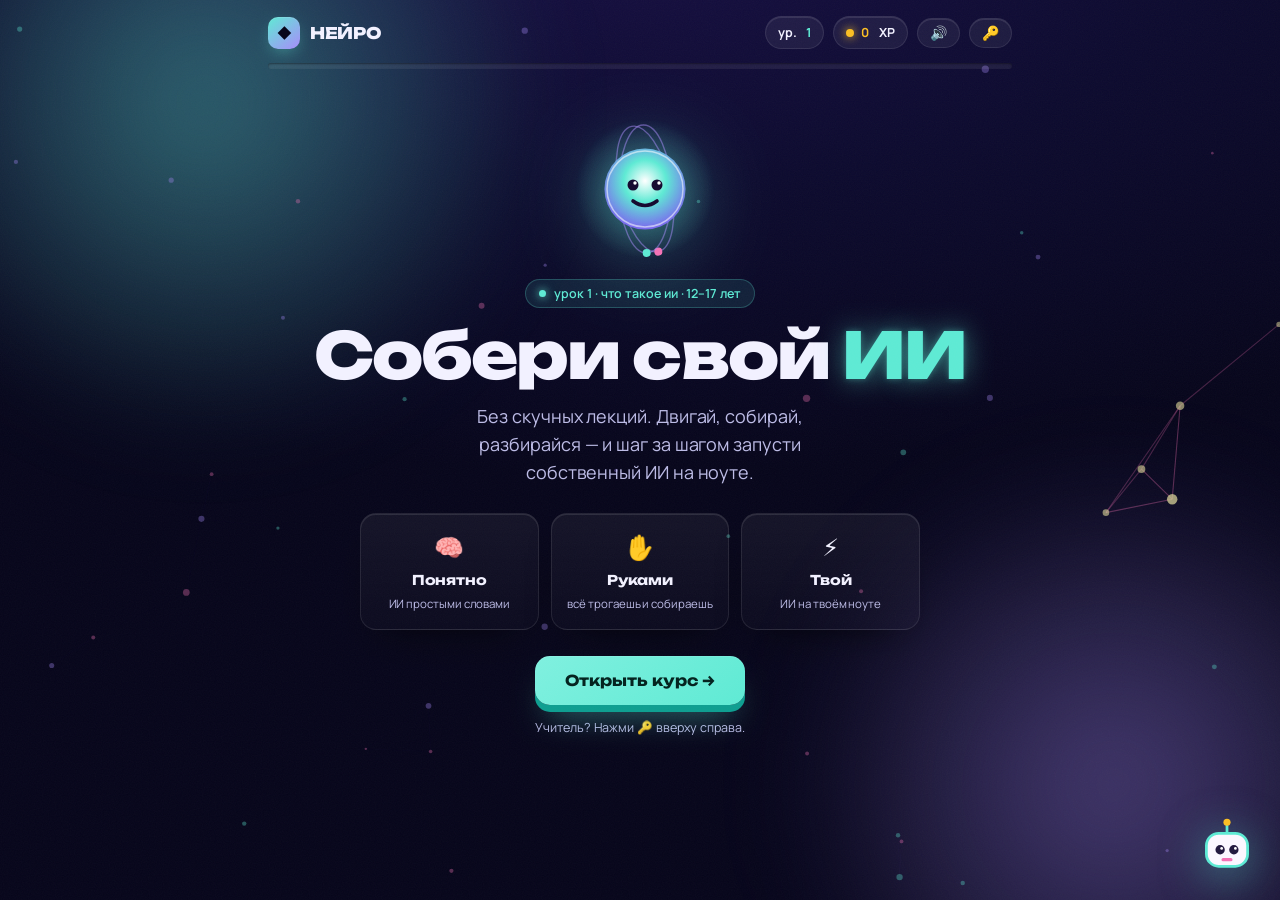
==== commit 0584a851: "Урок 2 + хаб курса + апгрейд Урока 1 (взрослее) - multi-lesson: хаб курса, прогресс по каждому уроку" ====
--- a/index.html
+++ b/index.html
@@ -5,7 +5,7 @@
 <meta name="viewport" content="width=device-width, initial-scale=1.0, maximum-scale=1.0" />
 <meta http-equiv="Cache-Control" content="no-store" />
 <title>НЕЙРО · Урок 1 — Что такое ИИ</title>
-<link rel="stylesheet" href="styles.css?v=7" />
+<link rel="stylesheet" href="styles.css?v=8" />
 </head>
 <body>
 
@@ -76,8 +76,20 @@
           <div class="fact"><div class="ic">✋</div><b>Руками</b><span>всё трогаешь и собираешь</span></div>
           <div class="fact"><div class="ic">⚡</div><b>Твой</b><span>ИИ на твоём ноуте</span></div>
         </div>
-        <div class="actions"><button class="btn" onclick="startCourse()">Открыть карту →</button></div>
+        <div class="actions"><button class="btn" onclick="startCourse()">Открыть курс →</button></div>
         <div class="hint">Учитель? Нажми 🔑 вверху справа.</div>
+      </div>
+    </section>
+
+    <!-- ============ LESSONS (хаб курса) ============ -->
+    <section class="screen" data-screen="lessons">
+      <div class="map">
+        <h2>Курс «Свой ИИ»</h2>
+        <p class="sub">Путь из 7 уроков: от «что такое ИИ» до запуска своей модели на ноуте. Выбери урок.</p>
+        <div class="lessons-list" id="lessons-list"></div>
+        <div class="actions" style="margin-top:20px">
+          <button class="btn ghost" onclick="go('hero')">← На главную</button>
+        </div>
       </div>
     </section>
 
@@ -91,6 +103,7 @@
           <button class="btn pink" onclick="showResult()">Финал и бейдж →</button>
         </div>
         <div class="actions" style="margin-top:14px">
+          <button class="btn ghost" onclick="startCourse()">← Все уроки</button>
           <button class="btn ghost" onclick="restart()">Сбросить прогресс</button>
         </div>
       </div>
@@ -190,10 +203,11 @@
 
 <div class="toast" id="toast"></div>
 
-<script src="data.js?v=5"></script>
+<script src="data.js?v=8"></script>
+<script src="data2.js?v=8"></script>
 <script src="illustrations.js?v=4"></script>
-<script src="demos.js?v=4"></script>
+<script src="demos.js?v=8"></script>
 <script src="sound.js?v=2"></script>
-<script src="app.js?v=7"></script>
+<script src="app.js?v=8"></script>
 </body>
 </html>
--- a/styles.css
+++ b/styles.css
@@ -241,6 +241,58 @@
 .task-recap .tr-head{font-family:'Unbounded',sans-serif;font-weight:700;font-size:14px;color:var(--violet);margin-bottom:6px}
 .task-recap p{font-size:13.5px;color:var(--on-soft);line-height:1.55}
 
+/* ---------------- хаб курса: карточки уроков ---------------- */
+.lessons-list{display:flex;flex-direction:column;gap:14px}
+.lesson-card{display:flex;align-items:center;gap:16px;background:var(--s-bg);border:1px solid var(--s-bd);border-radius:18px;
+  padding:18px 20px;cursor:pointer;box-shadow:var(--s-hi),var(--s-sh);transition:.2s;animation:rise .5s cubic-bezier(.16,.84,.28,1) backwards}
+.lesson-card:nth-child(2){animation-delay:.06s}
+.lesson-card:hover{transform:translateY(-3px);border-color:rgba(94,234,212,.4)}
+.lesson-card.locked{opacity:.5;cursor:not-allowed}
+.lesson-card .lc-num{flex:0 0 auto;width:48px;height:48px;border-radius:14px;display:grid;place-items:center;
+  font-family:'Unbounded',sans-serif;font-weight:800;font-size:22px;background:linear-gradient(140deg,var(--aqua),var(--violet));color:var(--bg0)}
+.lesson-card .lc-body{flex:1;min-width:0}
+.lesson-card .lc-title{font-family:'Unbounded',sans-serif;font-weight:700;font-size:17px;margin-bottom:3px}
+.lesson-card .lc-sub{font-size:13px;color:var(--on-soft);line-height:1.4;margin-bottom:9px}
+.lesson-card .lc-bar{height:5px;border-radius:99px;background:rgba(255,255,255,.08);overflow:hidden;margin-bottom:7px}
+.lesson-card .lc-bar i{display:block;height:100%;border-radius:99px;background:linear-gradient(90deg,var(--aqua),var(--pink))}
+.lesson-card .lc-meta{font-size:11.5px;color:var(--on-dim)}
+.lesson-card .lc-side{flex:0 0 auto;display:flex;flex-direction:column;align-items:center;gap:3px;color:var(--aqua)}
+.lesson-card .lc-side .lc-ic{font-size:22px}
+.lesson-card .lc-side small{font-size:10.5px;color:var(--on-soft)}
+
+/* ---------------- SPOT (поймай галлюцинацию) ---------------- */
+.spot-card{background:var(--s-bg);border:1px solid var(--s-bd);border-radius:18px;padding:18px;box-shadow:var(--s-hi),var(--s-sh)}
+.spot-q{font-size:14px;color:var(--on-soft);margin-bottom:12px;font-style:italic}
+.spot-ai{font-family:'Unbounded',sans-serif;font-weight:700;font-size:13px;color:var(--aqua);margin-bottom:10px}
+.spot-claims{display:flex;flex-direction:column;gap:9px}
+.spot-claim{display:flex;gap:11px;align-items:flex-start;background:rgba(255,255,255,.04);border:1px solid var(--s-bd);
+  border-radius:12px;padding:12px 14px;cursor:pointer;font-size:14.5px;line-height:1.45;transition:.15s}
+.spot-claim:hover{border-color:var(--violet)}
+.spot-claim .sc-dot{flex:0 0 auto;width:14px;height:14px;border-radius:50%;border:2px solid var(--on-dim);margin-top:3px;transition:.15s}
+.spot-claim.mark{border-color:var(--gold);background:rgba(251,191,36,.1)}
+.spot-claim.mark .sc-dot{border-color:var(--gold);background:var(--gold)}
+.spot-claim.good{border-color:var(--good)!important;background:rgba(52,211,153,.12)}
+.spot-claim.good .sc-dot{border-color:var(--good);background:var(--good)}
+.spot-claim.bad{border-color:var(--bad)!important;background:rgba(251,113,133,.12)}
+.spot-claim.missed{border-color:var(--bad)!important;border-style:dashed}
+.spot-why{flex-basis:100%;margin-top:8px;font-size:12.5px;color:#9af0cd;line-height:1.4}
+.spot-claim.locked{cursor:default}
+
+/* ---------------- демо температуры ---------------- */
+.temp-demo{text-align:left}
+.temp-prompt{text-align:center;font-size:16px;margin-bottom:14px}
+.temp-prompt b{color:var(--aqua)}
+.temp-bars{display:flex;flex-direction:column;gap:8px;margin-bottom:16px}
+.temp-bar{display:grid;grid-template-columns:96px 1fr 40px;align-items:center;gap:10px}
+.temp-bar .tb-w{font-size:13.5px;font-weight:600}
+.temp-bar .tb-track{height:18px;border-radius:7px;background:rgba(255,255,255,.07);overflow:hidden}
+.temp-bar .tb-track i{display:block;height:100%;border-radius:7px;background:linear-gradient(90deg,var(--aqua),var(--violet));transition:width .25s cubic-bezier(.2,.8,.2,1)}
+.temp-bar .tb-p{font-family:'JetBrains Mono',monospace;font-size:12px;color:var(--on-soft);text-align:right}
+.temp-bar.picked .tb-track i{background:linear-gradient(90deg,var(--gold),#f59e0b)}
+.temp-bar.picked .tb-w{color:var(--gold)}
+.temp-note{font-size:13px;font-weight:500;text-align:center;min-height:34px;margin-bottom:8px;line-height:1.4}
+@media(max-width:430px){.temp-bar{grid-template-columns:74px 1fr 34px;gap:7px}.temp-bar .tb-w{font-size:12px}}
+
 /* ---------------- task shell ---------------- */
 .q-head{margin-bottom:20px}
 .q-head .q-step{display:inline-flex;align-items:center;gap:7px;font-weight:600;font-size:12px;color:var(--violet);
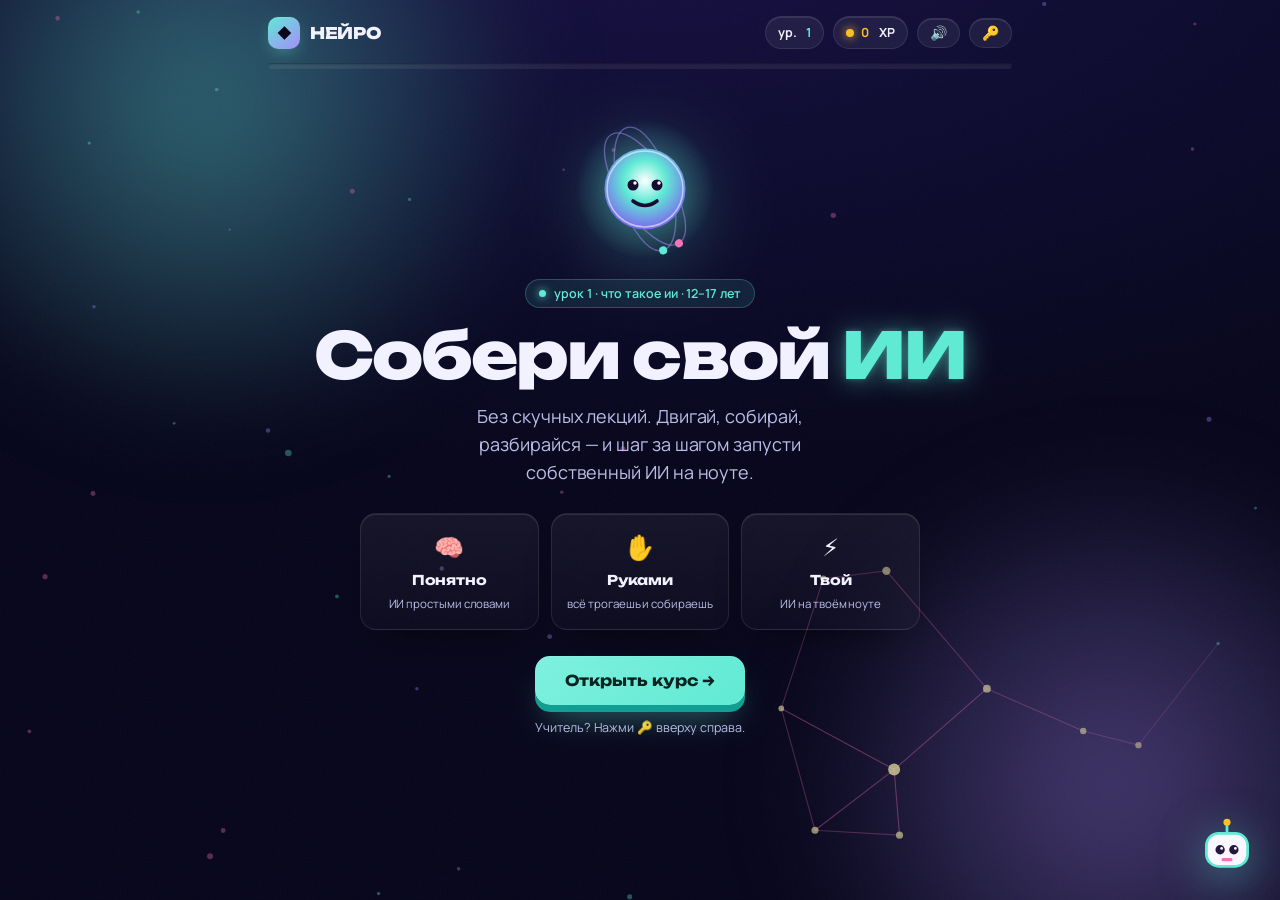
==== commit 2240f238: "Урок 1: миссия-образец «Данные решают всё» (взрослый формат) Новые типы заданий: decide (кейс-симуля" ====
--- a/index.html
+++ b/index.html
@@ -5,7 +5,7 @@
 <meta name="viewport" content="width=device-width, initial-scale=1.0, maximum-scale=1.0" />
 <meta http-equiv="Cache-Control" content="no-store" />
 <title>НЕЙРО · Урок 1 — Что такое ИИ</title>
-<link rel="stylesheet" href="styles.css?v=8" />
+<link rel="stylesheet" href="styles.css?v=9" />
 </head>
 <body>
 
@@ -203,11 +203,11 @@
 
 <div class="toast" id="toast"></div>
 
-<script src="data.js?v=8"></script>
+<script src="data.js?v=9"></script>
 <script src="data2.js?v=8"></script>
 <script src="illustrations.js?v=4"></script>
 <script src="demos.js?v=8"></script>
 <script src="sound.js?v=2"></script>
-<script src="app.js?v=8"></script>
+<script src="app.js?v=10"></script>
 </body>
 </html>
--- a/styles.css
+++ b/styles.css
@@ -278,6 +278,32 @@
 .spot-why{flex-basis:100%;margin-top:8px;font-size:12.5px;color:#9af0cd;line-height:1.4}
 .spot-claim.locked{cursor:default}
 
+/* ---------------- DECIDE (кейс-симулятор) ---------------- */
+.case-card{background:var(--s-bg);border:1px solid var(--s-bd);border-radius:18px;padding:18px;box-shadow:var(--s-hi),var(--s-sh)}
+.case-tag{display:inline-flex;align-items:center;gap:6px;font-family:'JetBrains Mono',monospace;font-size:11px;letter-spacing:.06em;
+  color:var(--violet);background:rgba(167,139,250,.14);border:1px solid rgba(167,139,250,.3);padding:4px 11px;border-radius:99px;margin-bottom:12px}
+.case-scenario{font-size:15px;line-height:1.55;color:var(--on);margin-bottom:14px}
+.case-q{font-family:'Unbounded',sans-serif;font-weight:700;font-size:16px;margin-bottom:14px}
+.case-opts{display:flex;flex-direction:column;gap:10px}
+.case-opt{text-align:left;background:rgba(255,255,255,.04);border:1px solid var(--s-bd);border-radius:13px;padding:14px 16px;
+  cursor:pointer;font-size:14.5px;line-height:1.45;color:var(--on);font-family:inherit;transition:.15s}
+.case-opt:hover{border-color:var(--aqua);transform:translateX(3px)}
+.case-opt.correct{border-color:var(--good)!important;background:rgba(52,211,153,.12)}
+.case-opt.wrong{border-color:var(--bad)!important;background:rgba(251,113,133,.12)}
+.case-opts.locked .case-opt{cursor:default;transform:none}
+.case-outcome{margin-top:14px;border-radius:13px;padding:14px 16px;font-size:14px;line-height:1.55;animation:rise .3s}
+.case-outcome.ok{background:rgba(52,211,153,.12);border:1px solid rgba(52,211,153,.4);color:#bdf5dd}
+.case-outcome.no{background:rgba(251,191,36,.1);border:1px solid rgba(251,191,36,.4);color:#ffe7ad}
+
+/* ---------------- ESTIMATE (оцени масштаб) ---------------- */
+.est-q{text-align:center;font-weight:600;font-size:16px;margin-bottom:8px;line-height:1.45}
+.est-val{text-align:center;font-family:'Unbounded',sans-serif;font-weight:800;font-size:30px;color:var(--aqua);margin-bottom:14px}
+.est-reveal{margin-top:14px;border-radius:13px;padding:14px 16px;font-size:14px;line-height:1.6;animation:rise .3s}
+.est-reveal.ok{background:rgba(52,211,153,.12);border:1px solid rgba(52,211,153,.4)}
+.est-reveal.mid{background:rgba(251,191,36,.1);border:1px solid rgba(251,191,36,.4)}
+.est-reveal .est-fact{margin-top:8px;color:var(--on-soft);font-size:13px}
+.multi-prompt{font-weight:600;font-size:14.5px;margin:4px 0 12px}
+
 /* ---------------- демо температуры ---------------- */
 .temp-demo{text-align:left}
 .temp-prompt{text-align:center;font-size:16px;margin-bottom:14px}
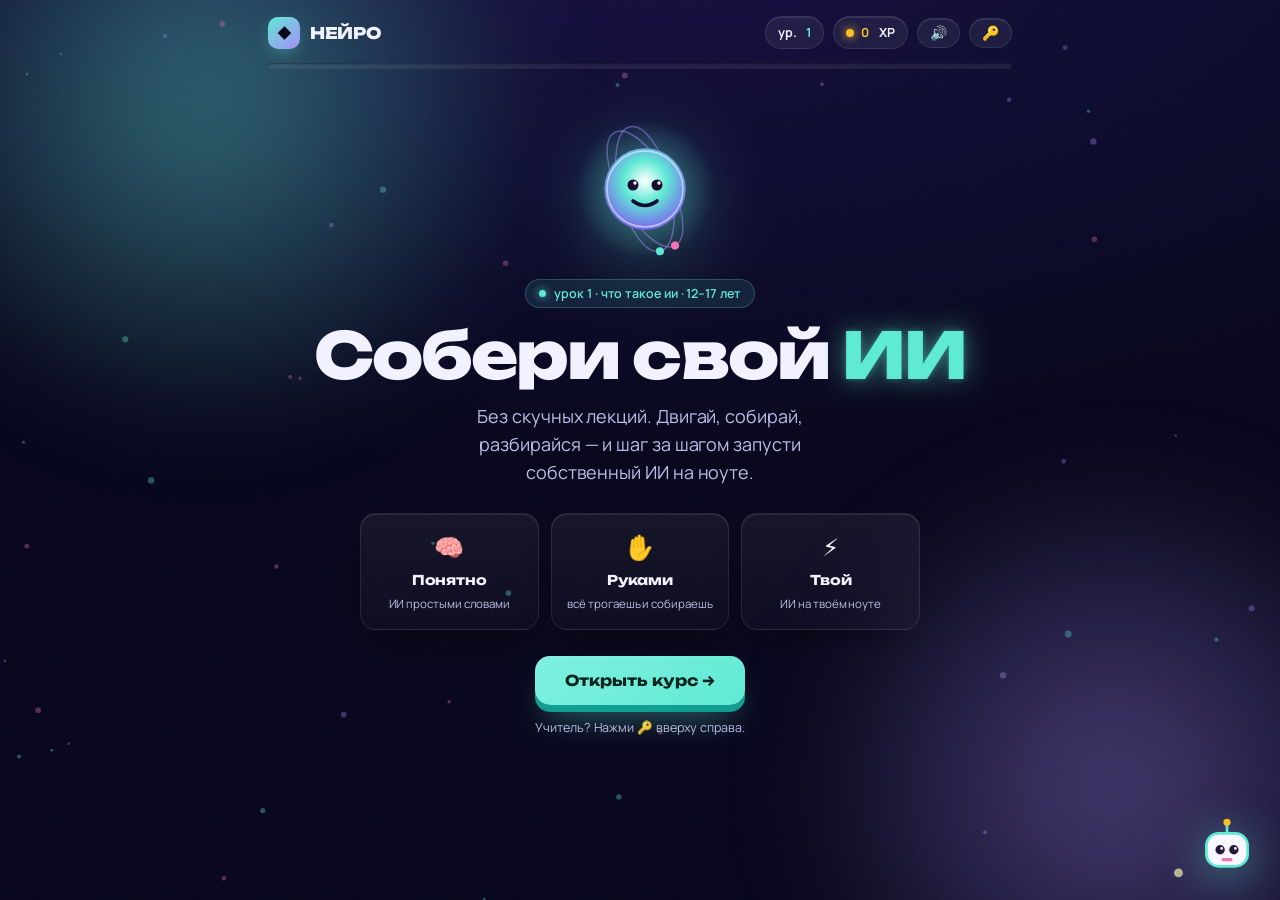
==== commit 8d4e7b90: "Больше визуала + строже дизайн в миссии-образце - estimate: лог-линейка со шкалой + сравнительные ба" ====
--- a/index.html
+++ b/index.html
@@ -5,7 +5,7 @@
 <meta name="viewport" content="width=device-width, initial-scale=1.0, maximum-scale=1.0" />
 <meta http-equiv="Cache-Control" content="no-store" />
 <title>НЕЙРО · Урок 1 — Что такое ИИ</title>
-<link rel="stylesheet" href="styles.css?v=9" />
+<link rel="stylesheet" href="styles.css?v=10" />
 </head>
 <body>
 
@@ -203,11 +203,11 @@
 
 <div class="toast" id="toast"></div>
 
-<script src="data.js?v=9"></script>
+<script src="data.js?v=10"></script>
 <script src="data2.js?v=8"></script>
 <script src="illustrations.js?v=4"></script>
 <script src="demos.js?v=8"></script>
 <script src="sound.js?v=2"></script>
-<script src="app.js?v=10"></script>
+<script src="app.js?v=11"></script>
 </body>
 </html>
--- a/styles.css
+++ b/styles.css
@@ -304,6 +304,42 @@
 .est-reveal .est-fact{margin-top:8px;color:var(--on-soft);font-size:13px}
 .multi-prompt{font-weight:600;font-size:14.5px;margin:4px 0 12px}
 
+/* ---------------- «лабораторный» заголовок ---------------- */
+.report-head{font-family:'JetBrains Mono',monospace;font-size:11px;letter-spacing:.16em;text-transform:uppercase;
+  color:var(--on-dim);padding-bottom:10px;margin-bottom:14px;border-bottom:1px solid var(--s-bd)}
+
+/* ---------------- мини бар-чарт (данные) ---------------- */
+.dchart{margin:14px 0;background:rgba(0,0,0,.16);border:1px solid var(--s-bd);border-radius:13px;padding:14px}
+.dchart-t{font-size:12px;color:var(--on-soft);margin-bottom:11px;font-weight:500}
+.db-row{display:grid;grid-template-columns:130px 1fr 46px;align-items:center;gap:10px;margin-bottom:9px}
+.db-row:last-child{margin-bottom:0}
+.db-l{font-size:12.5px;color:var(--on-soft)}
+.db-bar{height:16px;border-radius:6px;background:rgba(255,255,255,.06);overflow:hidden}
+.db-bar i{display:block;height:100%;border-radius:6px;transition:width .6s cubic-bezier(.2,.8,.2,1)}
+.db-v{font-family:'JetBrains Mono',monospace;font-size:12.5px;text-align:right;color:var(--on)}
+@media(max-width:430px){.db-row{grid-template-columns:96px 1fr 40px;gap:7px}.db-l{font-size:11px}}
+
+/* ---------------- estimate: лог-линейка + сравнение ---------------- */
+.est-ruler{position:relative;height:20px;margin:4px 2px 0}
+.est-tick{position:absolute;transform:translateX(-50%);font-family:'JetBrains Mono',monospace;font-size:10.5px;color:var(--on-dim);white-space:nowrap}
+.est-tick::before{content:'';position:absolute;top:-8px;left:50%;width:1px;height:6px;background:var(--s-bd)}
+.cmp{display:flex;flex-direction:column;gap:9px;margin-bottom:10px}
+.cmp-row{display:grid;grid-template-columns:96px 1fr auto;align-items:center;gap:10px}
+.cmp-l{font-size:12.5px;color:var(--on-soft)}
+.cmp-bar{height:16px;border-radius:6px;background:rgba(255,255,255,.06);overflow:hidden}
+.cmp-bar i{display:block;height:100%;border-radius:6px;transition:width .7s cubic-bezier(.2,.8,.2,1)}
+.cmp-v{font-family:'JetBrains Mono',monospace;font-size:12px;color:var(--on)}
+@media(max-width:430px){.cmp-row{grid-template-columns:74px 1fr auto;gap:7px}}
+
+/* ---------------- чат-пузырь (разбор ответа ИИ) ---------------- */
+.chat-user{align-self:flex-end;background:rgba(94,234,212,.14);border:1px solid rgba(94,234,212,.3);color:#d8fff7;
+  border-radius:14px;border-bottom-right-radius:4px;padding:10px 14px;font-size:14px;margin:0 0 10px auto;max-width:80%;width:fit-content}
+.chat-ai{display:flex;gap:10px;align-items:flex-start;margin-bottom:14px}
+.chat-ai .chat-av{flex:0 0 auto;width:34px;height:34px;border-radius:10px;display:grid;place-items:center;font-size:18px;
+  background:rgba(167,139,250,.18);border:1px solid rgba(167,139,250,.35)}
+.chat-bubble{background:var(--surface);color:var(--ink);border-radius:14px;border-top-left-radius:4px;padding:12px 15px;
+  font-size:14.5px;line-height:1.5;max-width:85%;box-shadow:0 10px 22px -12px rgba(4,2,20,.55)}
+
 /* ---------------- демо температуры ---------------- */
 .temp-demo{text-align:left}
 .temp-prompt{text-align:center;font-size:16px;margin-bottom:14px}
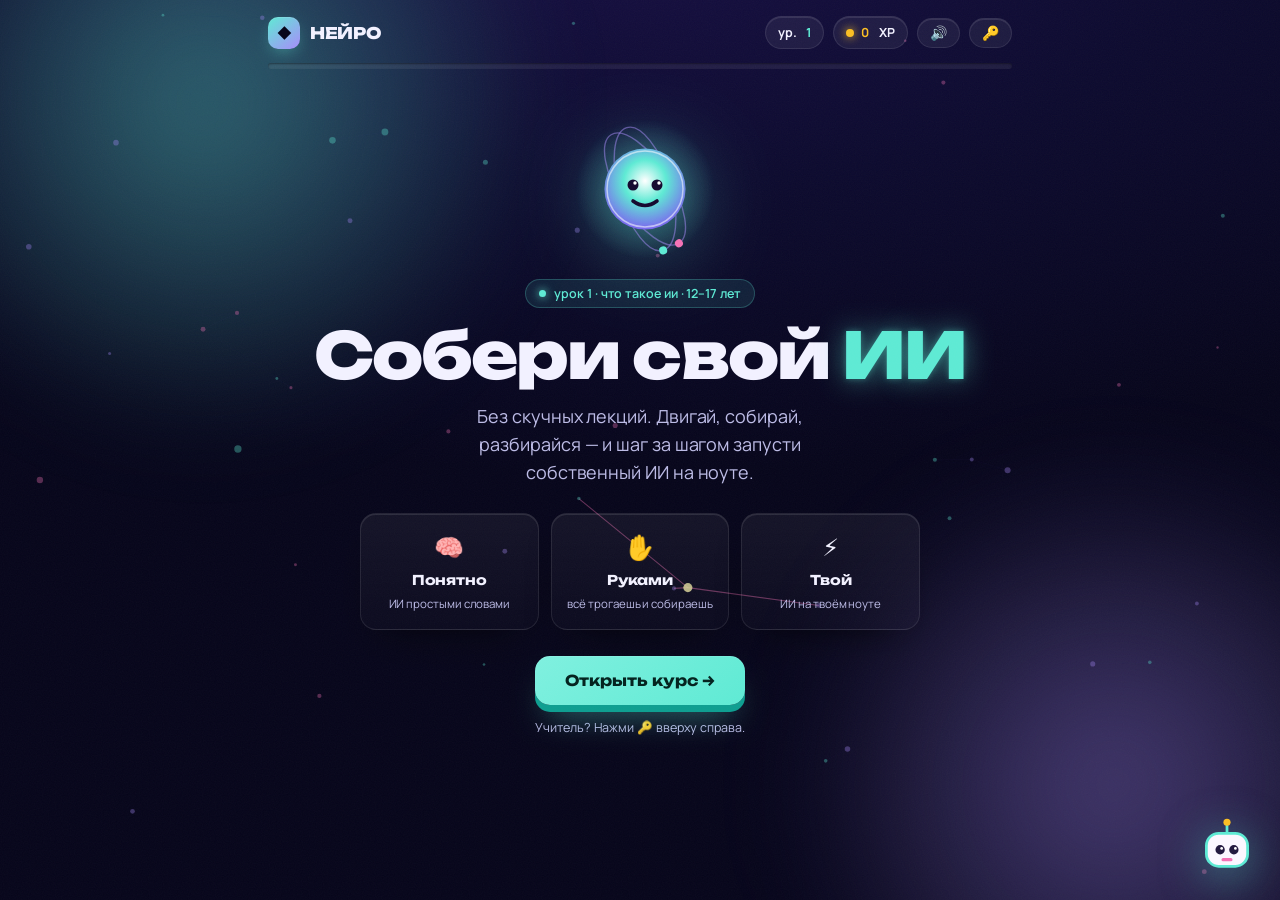
==== commit ea19e832: "Песочница предвзятости: обучение через действие вместо экзамена Co-Authored-By: Claude Opus 4.8 <nor" ====
--- a/index.html
+++ b/index.html
@@ -5,7 +5,7 @@
 <meta name="viewport" content="width=device-width, initial-scale=1.0, maximum-scale=1.0" />
 <meta http-equiv="Cache-Control" content="no-store" />
 <title>НЕЙРО · Урок 1 — Что такое ИИ</title>
-<link rel="stylesheet" href="styles.css?v=10" />
+<link rel="stylesheet" href="styles.css?v=11" />
 </head>
 <body>
 
@@ -203,11 +203,11 @@
 
 <div class="toast" id="toast"></div>
 
-<script src="data.js?v=10"></script>
+<script src="data.js?v=11"></script>
 <script src="data2.js?v=8"></script>
 <script src="illustrations.js?v=4"></script>
 <script src="demos.js?v=8"></script>
 <script src="sound.js?v=2"></script>
-<script src="app.js?v=11"></script>
+<script src="app.js?v=12"></script>
 </body>
 </html>
--- a/styles.css
+++ b/styles.css
@@ -319,6 +319,23 @@
 .db-v{font-family:'JetBrains Mono',monospace;font-size:12.5px;text-align:right;color:var(--on)}
 @media(max-width:430px){.db-row{grid-template-columns:96px 1fr 40px;gap:7px}.db-l{font-size:11px}}
 
+/* ---------------- BIASLAB (песочница) ---------------- */
+.lab-step{font-size:14px;color:var(--on-soft);margin:14px 0 10px;line-height:1.45}
+.lab-step b{color:var(--aqua);font-family:'Unbounded',sans-serif}
+.lab-apps{display:grid;grid-template-columns:1fr 1fr;gap:8px;margin-bottom:14px}
+.applicant{display:flex;align-items:center;gap:8px;background:rgba(255,255,255,.04);border:1px solid var(--s-bd);
+  border-radius:11px;padding:10px 12px;font-size:12.5px;animation:rise .3s backwards}
+.applicant.ok{border-color:rgba(52,211,153,.4);background:rgba(52,211,153,.08)}
+.applicant.no{border-color:rgba(251,113,133,.4);background:rgba(251,113,133,.08)}
+.applicant .ap-g{font-weight:700}
+.applicant .ap-m{color:var(--on-soft);font-family:'JetBrains Mono',monospace;font-size:11px}
+.applicant .ap-d{margin-left:auto;font-size:15px}
+.lab-verdict{border-radius:13px;padding:14px 16px;font-size:13.5px;line-height:1.55;animation:rise .3s}
+.lab-verdict.unfair{background:rgba(251,113,133,.1);border:1px solid rgba(251,113,133,.4);color:#ffd0d6}
+.lab-verdict.fair{background:rgba(52,211,153,.12);border:1px solid rgba(52,211,153,.4);color:#bdf5dd}
+.lab-verdict .lab-hint{display:block;margin-top:7px;color:var(--gold);font-size:12.5px}
+@media(max-width:430px){.lab-apps{grid-template-columns:1fr}}
+
 /* ---------------- estimate: лог-линейка + сравнение ---------------- */
 .est-ruler{position:relative;height:20px;margin:4px 2px 0}
 .est-tick{position:absolute;transform:translateX(-50%);font-family:'JetBrains Mono',monospace;font-size:10.5px;color:var(--on-dim);white-space:nowrap}
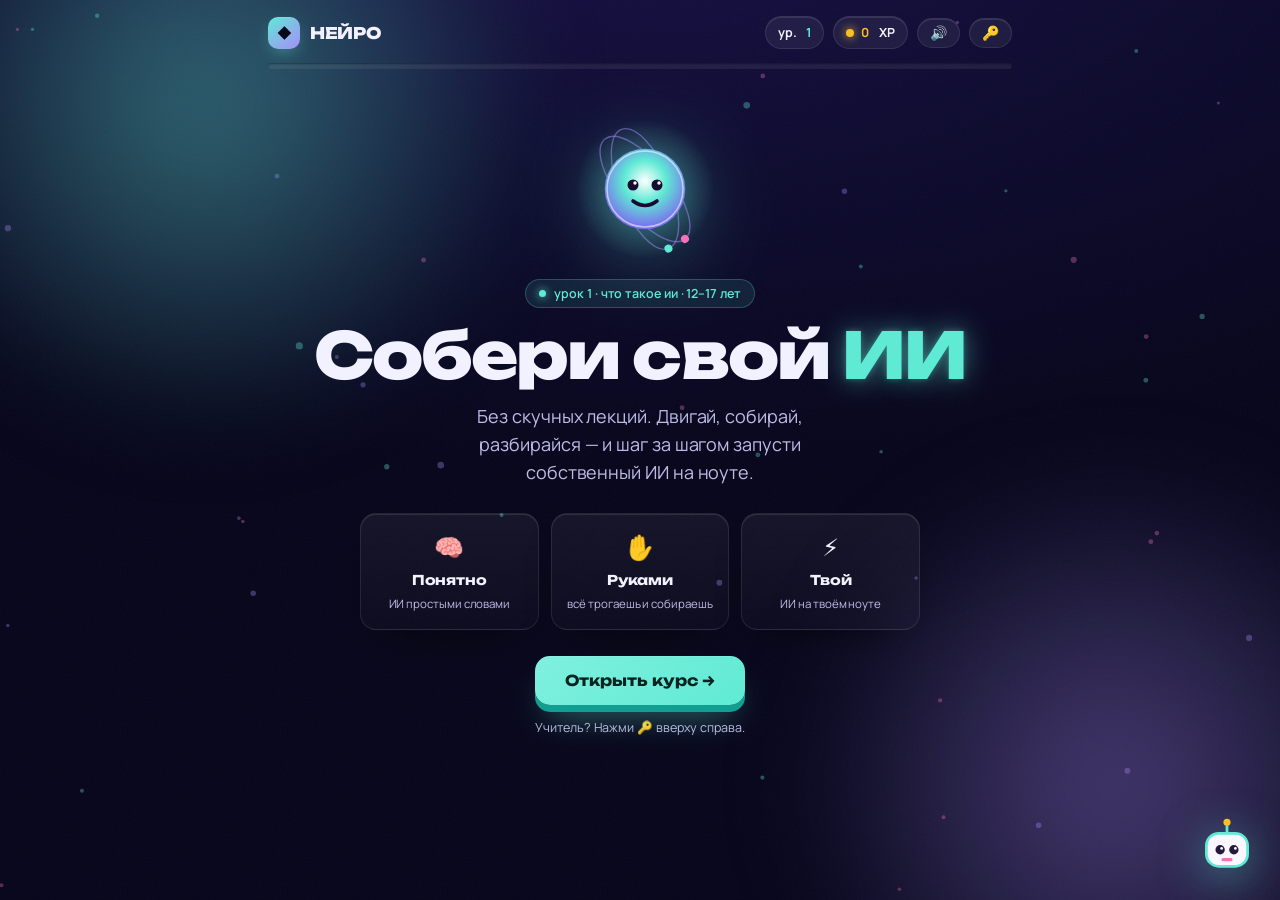
==== commit 87a76797: "Урок 1 пересобран: обучение через практику (4 лаборатории), ядро Обучи распознавалку, убраны экзамен" ====
--- a/index.html
+++ b/index.html
@@ -5,7 +5,7 @@
 <meta name="viewport" content="width=device-width, initial-scale=1.0, maximum-scale=1.0" />
 <meta http-equiv="Cache-Control" content="no-store" />
 <title>НЕЙРО · Урок 1 — Что такое ИИ</title>
-<link rel="stylesheet" href="styles.css?v=11" />
+<link rel="stylesheet" href="styles.css?v=12" />
 </head>
 <body>
 
@@ -203,11 +203,11 @@
 
 <div class="toast" id="toast"></div>
 
-<script src="data.js?v=11"></script>
+<script src="data.js?v=13"></script>
 <script src="data2.js?v=8"></script>
 <script src="illustrations.js?v=4"></script>
 <script src="demos.js?v=8"></script>
 <script src="sound.js?v=2"></script>
-<script src="app.js?v=12"></script>
+<script src="app.js?v=13"></script>
 </body>
 </html>
--- a/styles.css
+++ b/styles.css
@@ -319,6 +319,29 @@
 .db-v{font-family:'JetBrains Mono',monospace;font-size:12.5px;text-align:right;color:var(--on)}
 @media(max-width:430px){.db-row{grid-template-columns:96px 1fr 40px;gap:7px}.db-l{font-size:11px}}
 
+/* ---------------- CLASSIFIER (обучи распознавалку) ---------------- */
+.cls-step{font-size:14px;color:var(--on-soft);margin:14px 0 10px;line-height:1.45}
+.cls-step b{color:var(--aqua);font-family:'Unbounded',sans-serif}
+.cls-train{display:flex;flex-direction:column;gap:9px;margin-bottom:14px}
+.cls-card{background:rgba(255,255,255,.04);border:1px solid var(--s-bd);border-radius:13px;padding:12px 14px;transition:.15s}
+.cls-card.done{border-color:rgba(94,234,212,.35)}
+.cls-msg{font-size:13.5px;line-height:1.4;margin-bottom:10px}
+.cls-btns{display:flex;gap:8px}
+.cls-lab{flex:1;font-family:inherit;font-size:12.5px;font-weight:600;cursor:pointer;border-radius:9px;padding:8px;
+  background:rgba(255,255,255,.05);border:1px solid var(--s-bd);color:var(--on-soft);transition:.15s}
+.cls-lab:hover{border-color:var(--on-soft)}
+.cls-lab.ham.on{background:rgba(94,234,212,.18);border-color:var(--aqua);color:#d8fff7}
+.cls-lab.spam.on{background:rgba(251,113,133,.18);border-color:var(--bad);color:#ffd0d6}
+.cls-test{display:flex;flex-direction:column;gap:7px;margin-bottom:14px}
+.cls-trow{display:flex;align-items:center;gap:10px;border-radius:11px;padding:10px 12px;font-size:13px;border:1px solid var(--s-bd)}
+.cls-trow.ok{background:rgba(52,211,153,.08);border-color:rgba(52,211,153,.35)}
+.cls-trow.no{background:rgba(251,113,133,.08);border-color:rgba(251,113,133,.35)}
+.cls-trow .ct-msg{flex:1;color:var(--on-soft)}
+.cls-trow .ct-pred{font-weight:600;white-space:nowrap}
+.cls-note{border-radius:13px;padding:13px 15px;font-size:13.5px;line-height:1.55;margin-top:4px}
+.cls-note.unfair{background:rgba(251,191,36,.1);border:1px solid rgba(251,191,36,.4);color:#ffe7ad}
+.cls-note.fair{background:rgba(52,211,153,.12);border:1px solid rgba(52,211,153,.4);color:#bdf5dd}
+
 /* ---------------- BIASLAB (песочница) ---------------- */
 .lab-step{font-size:14px;color:var(--on-soft);margin:14px 0 10px;line-height:1.45}
 .lab-step b{color:var(--aqua);font-family:'Unbounded',sans-serif}
